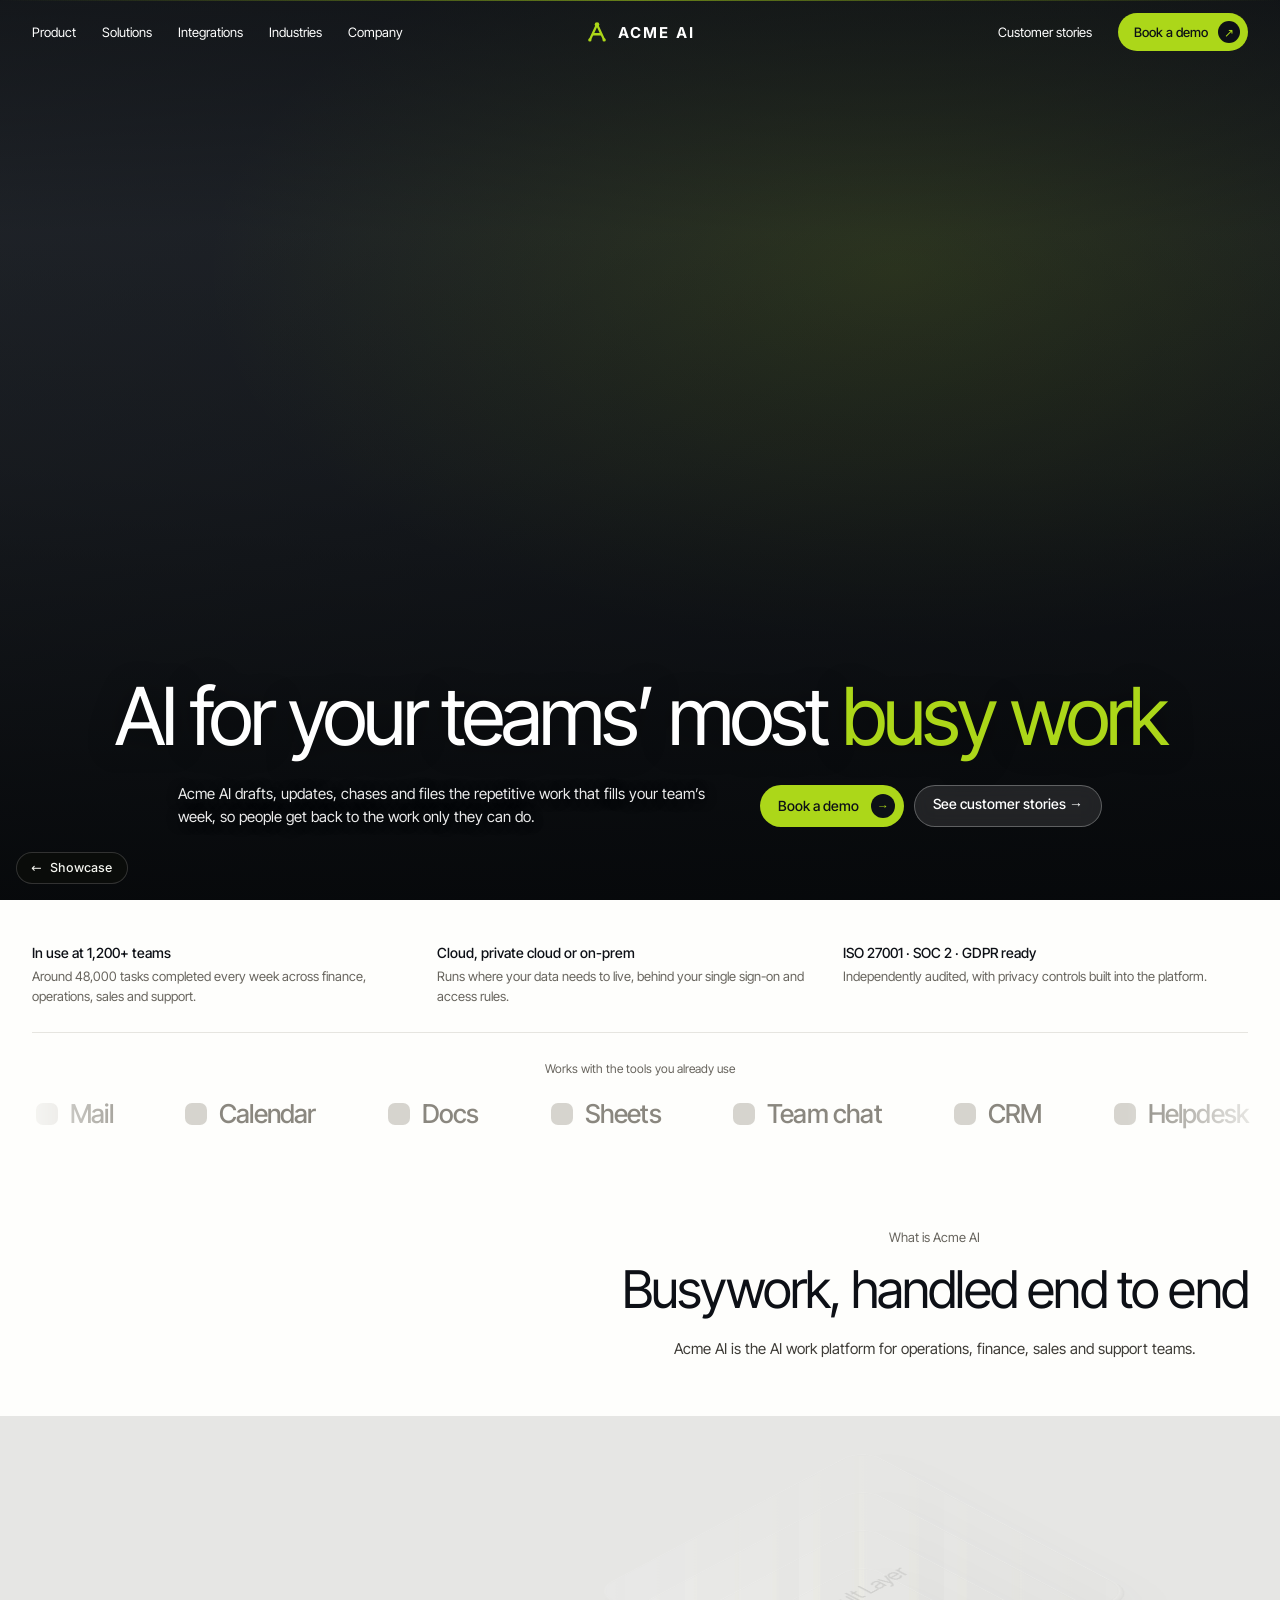
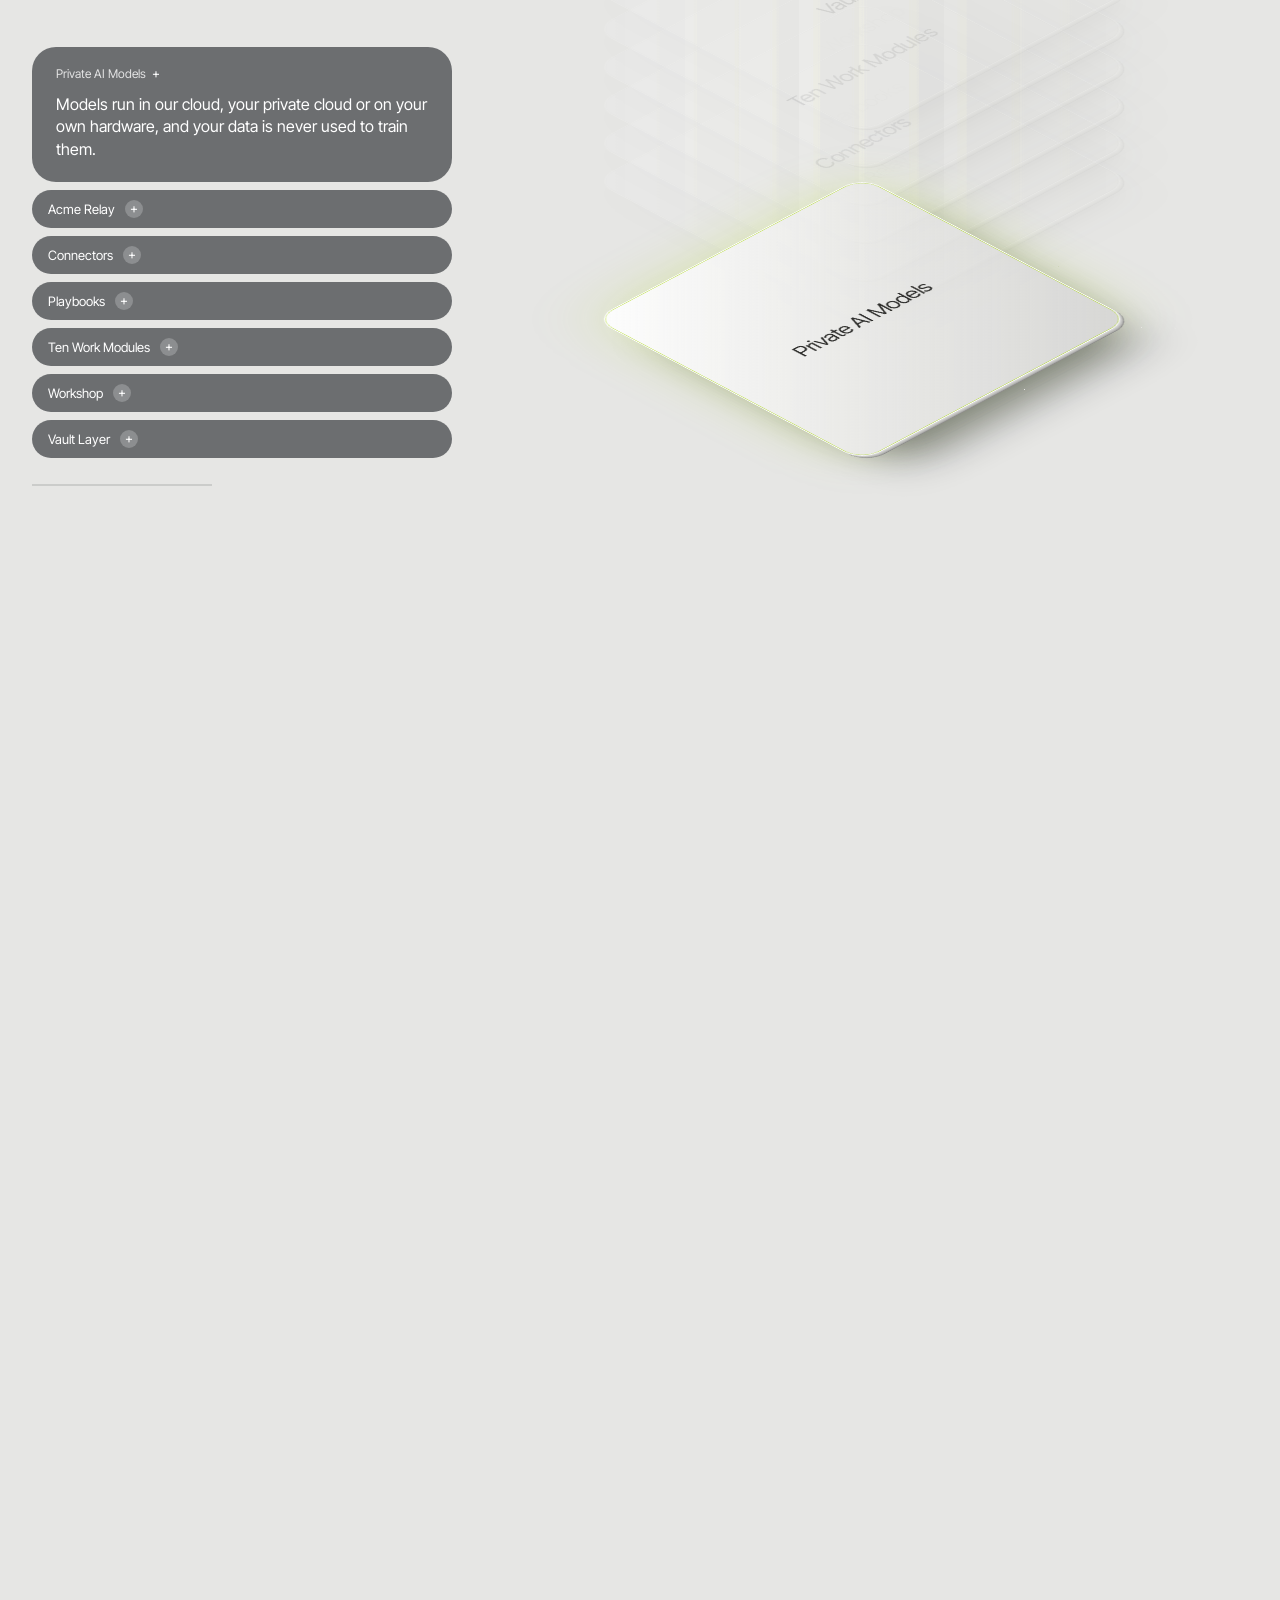
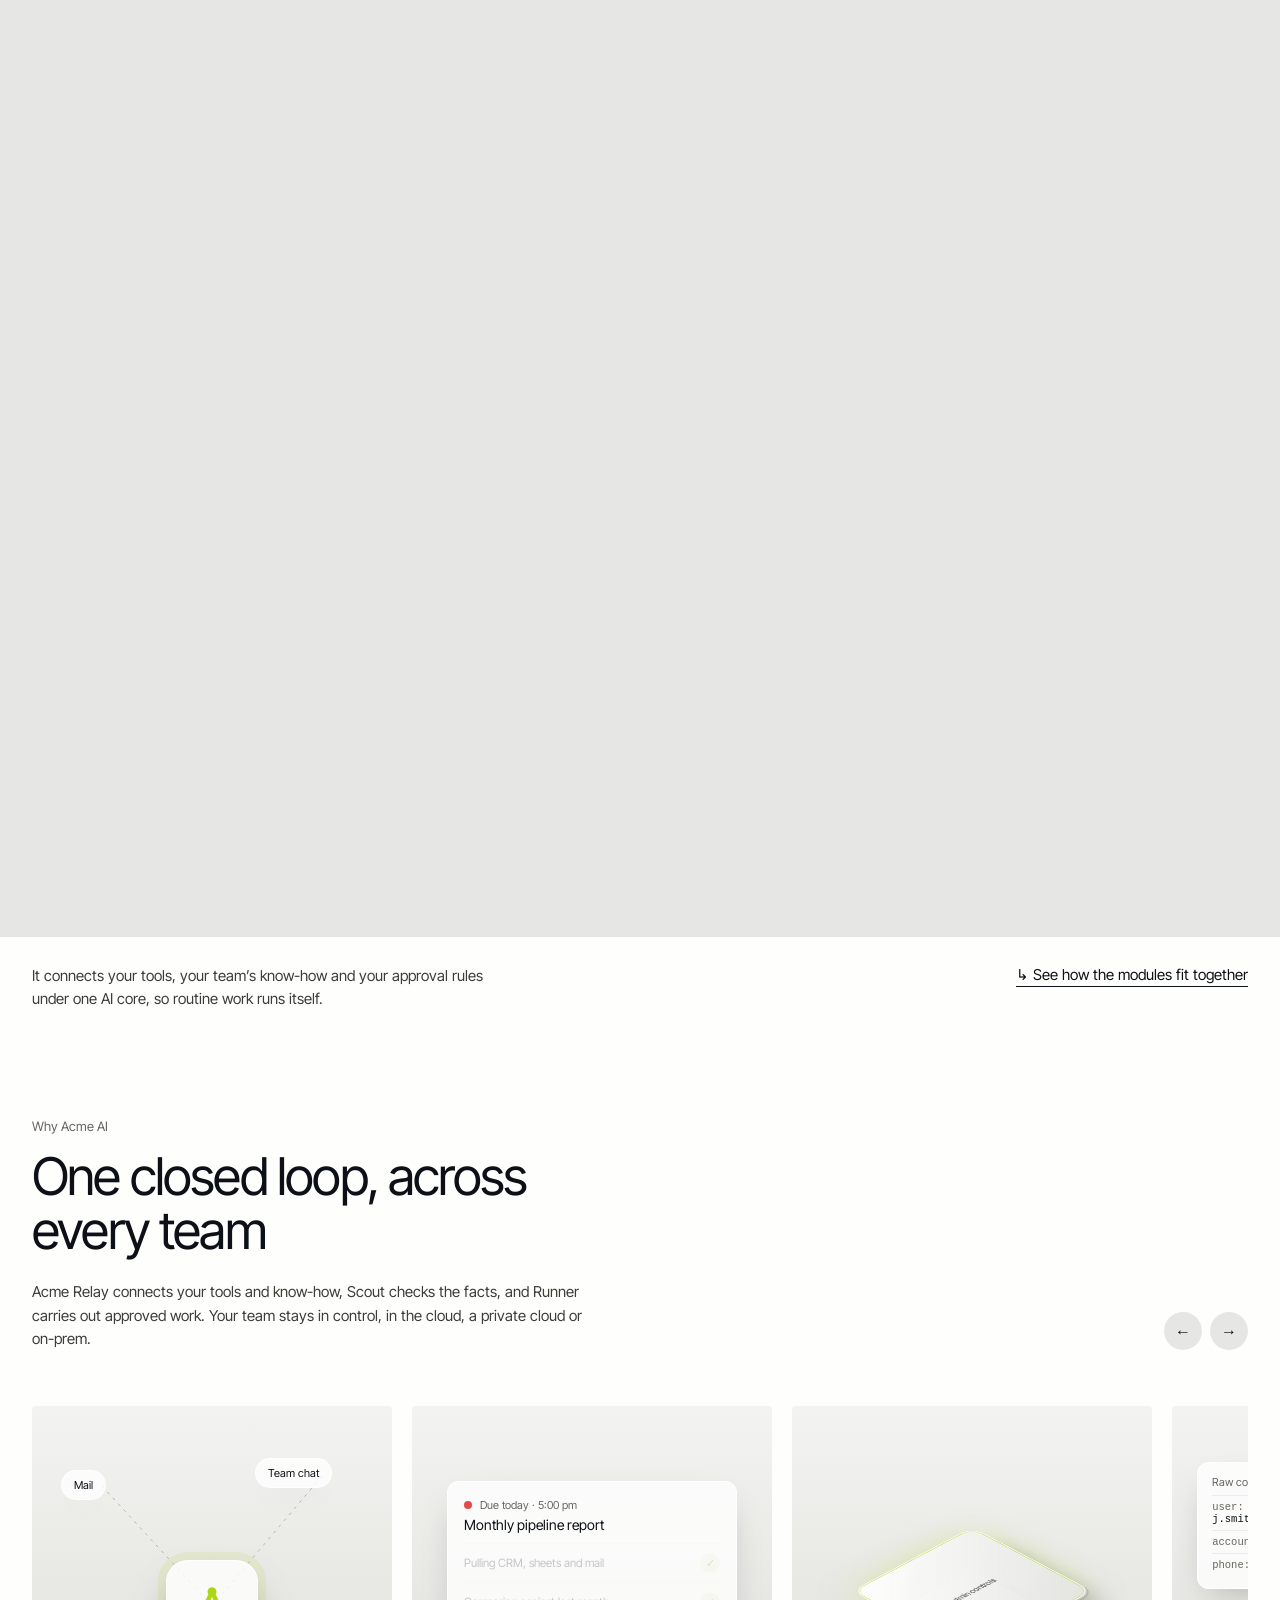
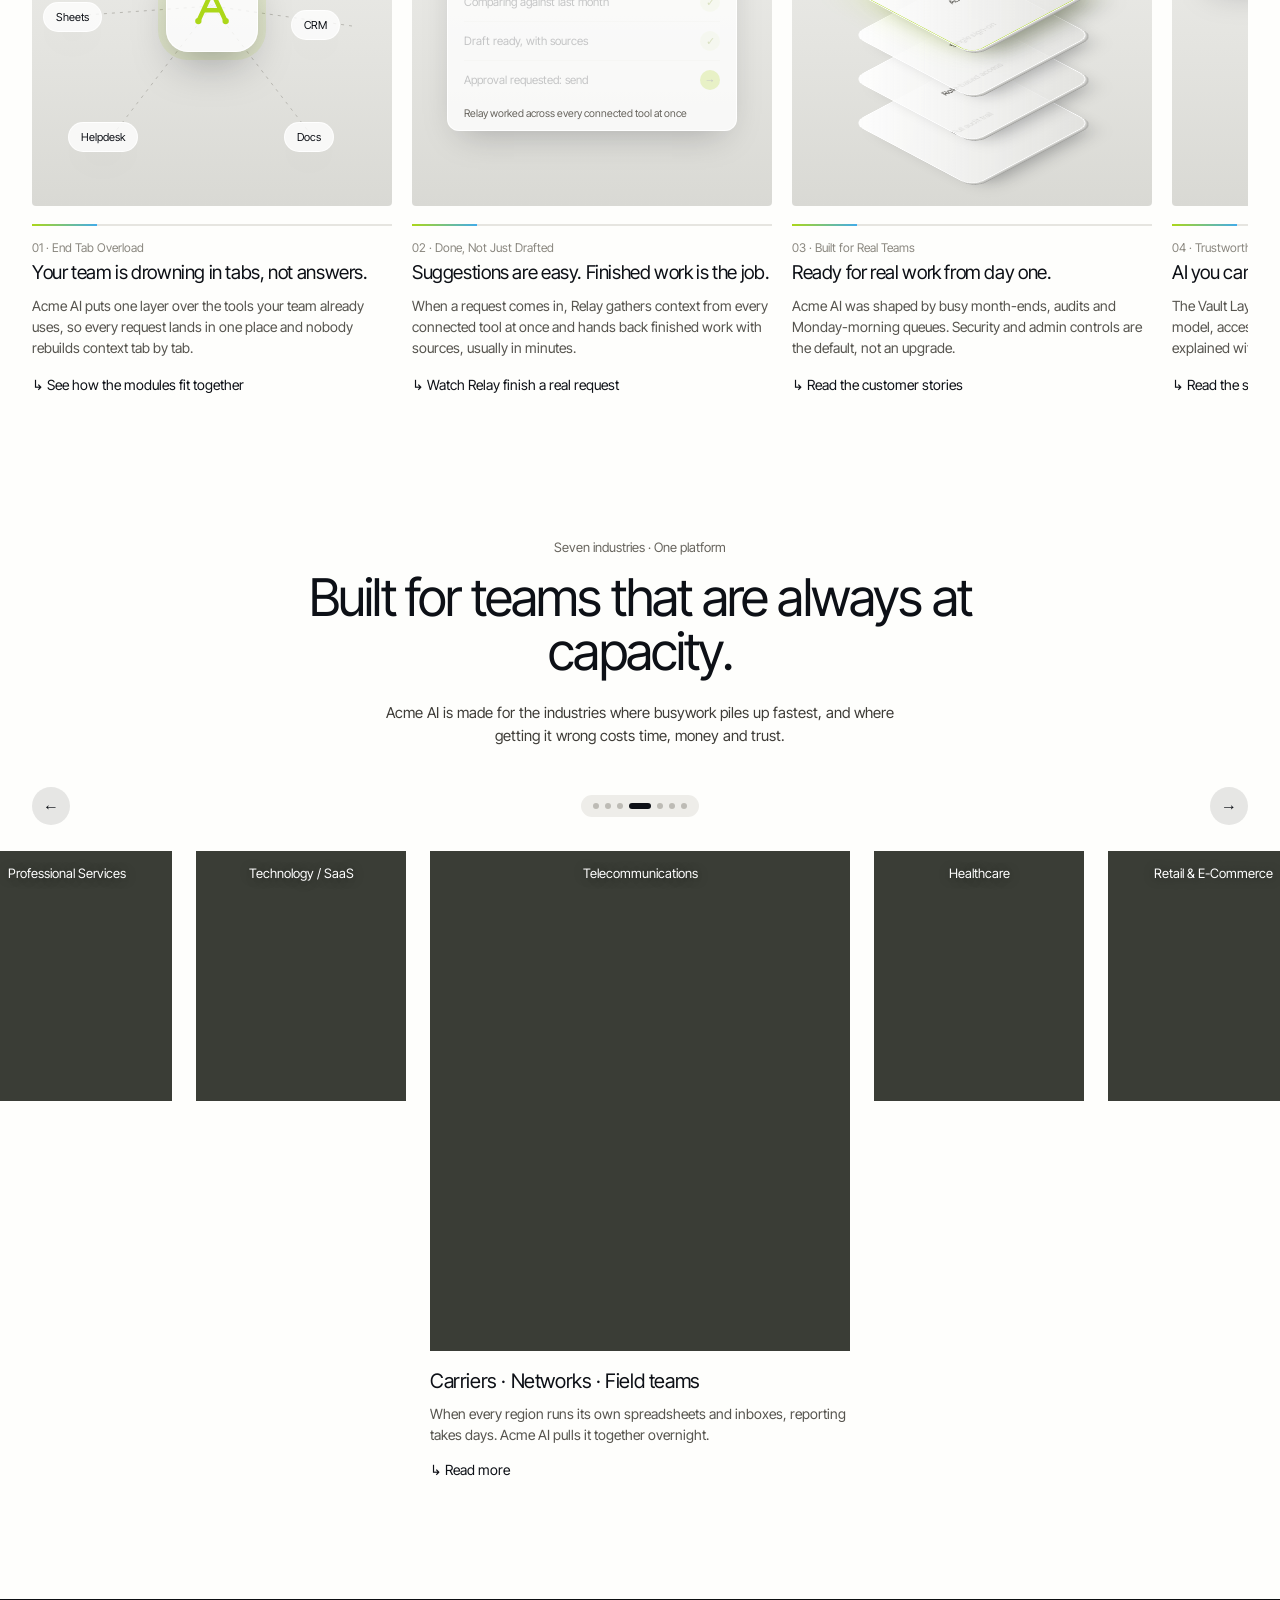
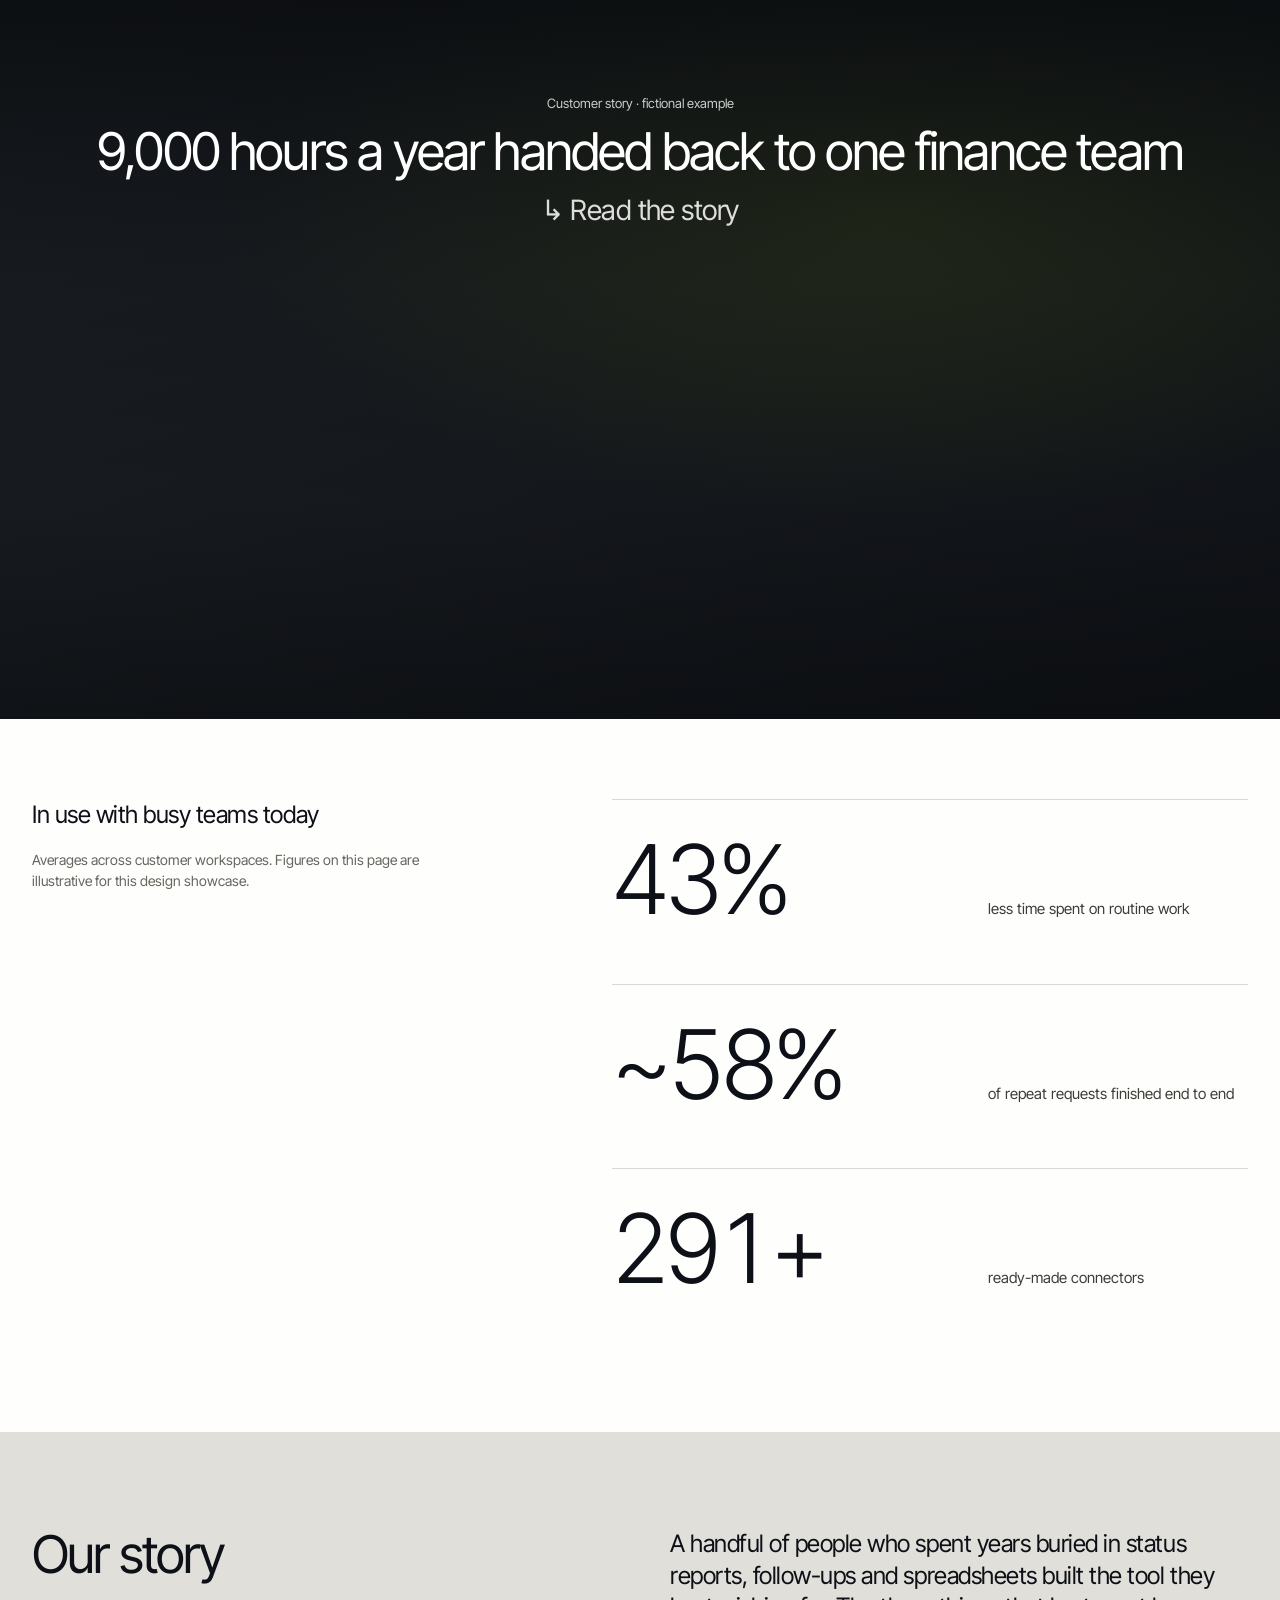
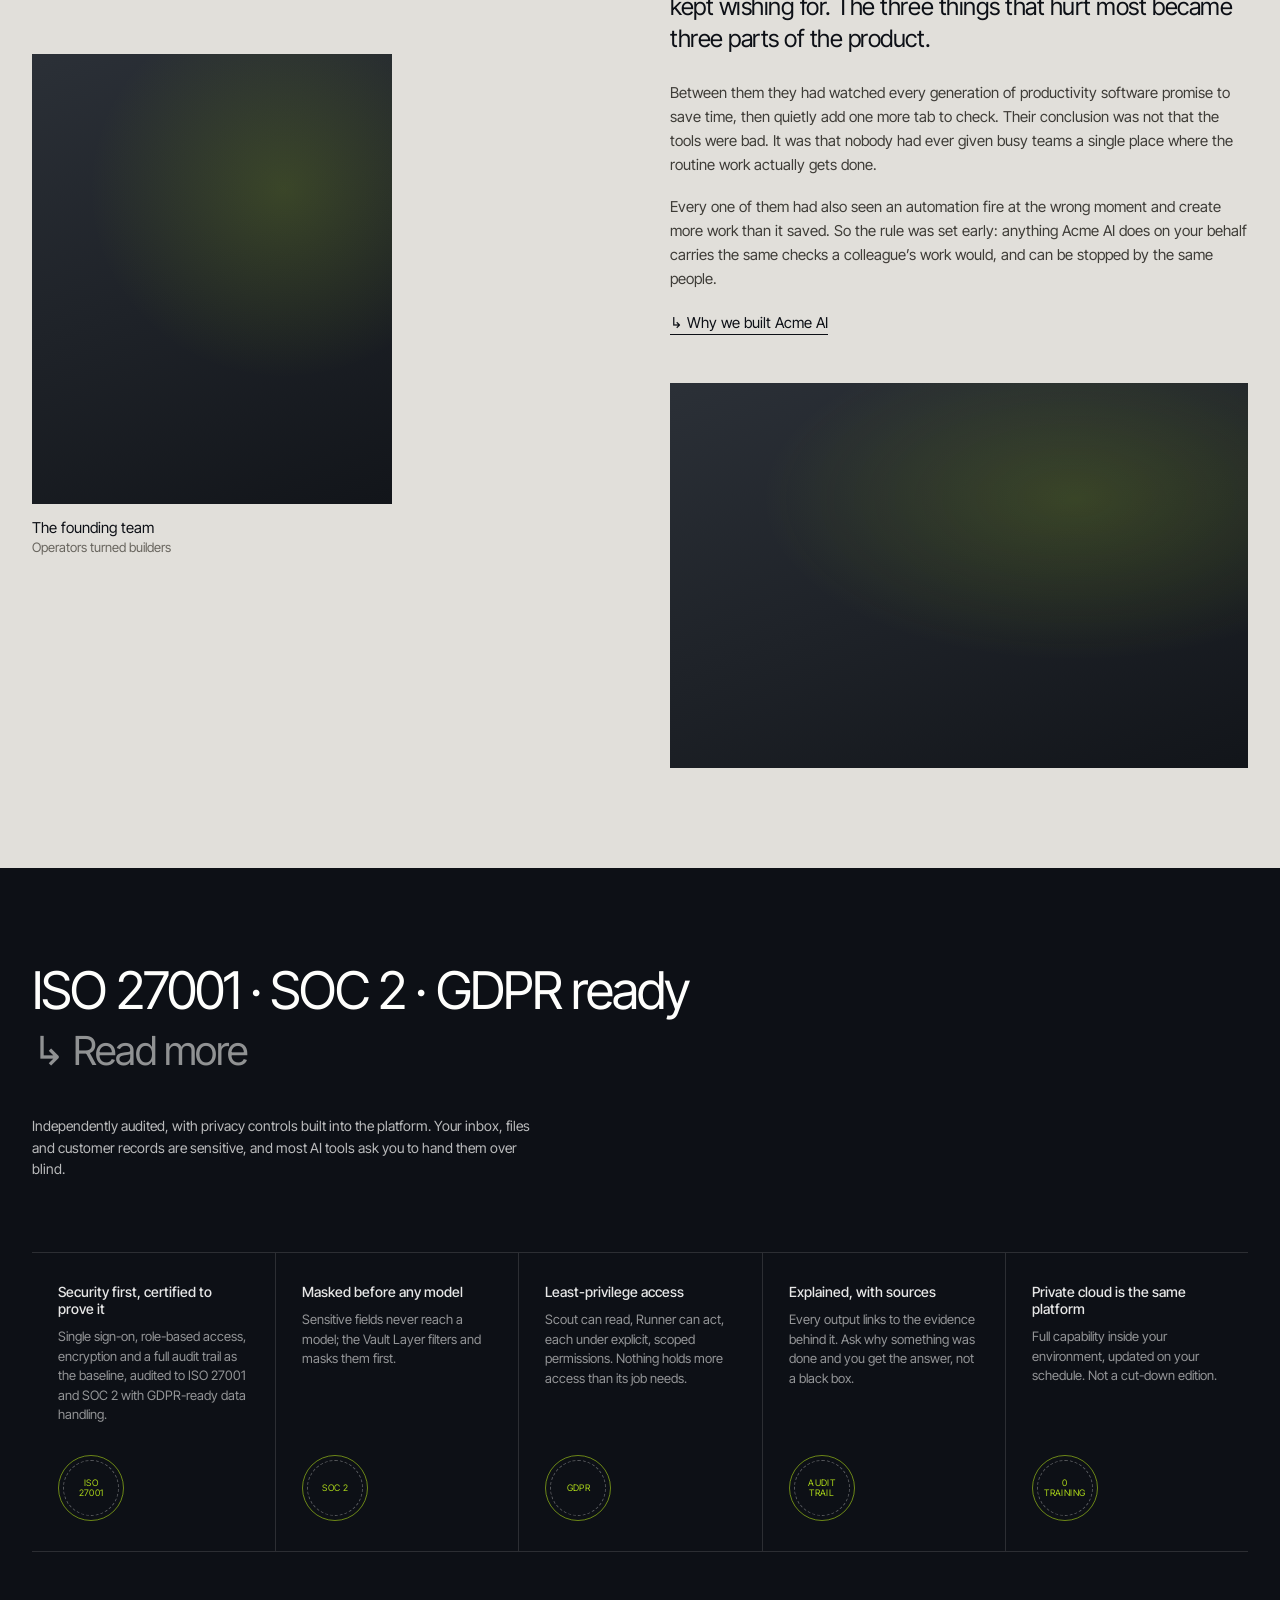
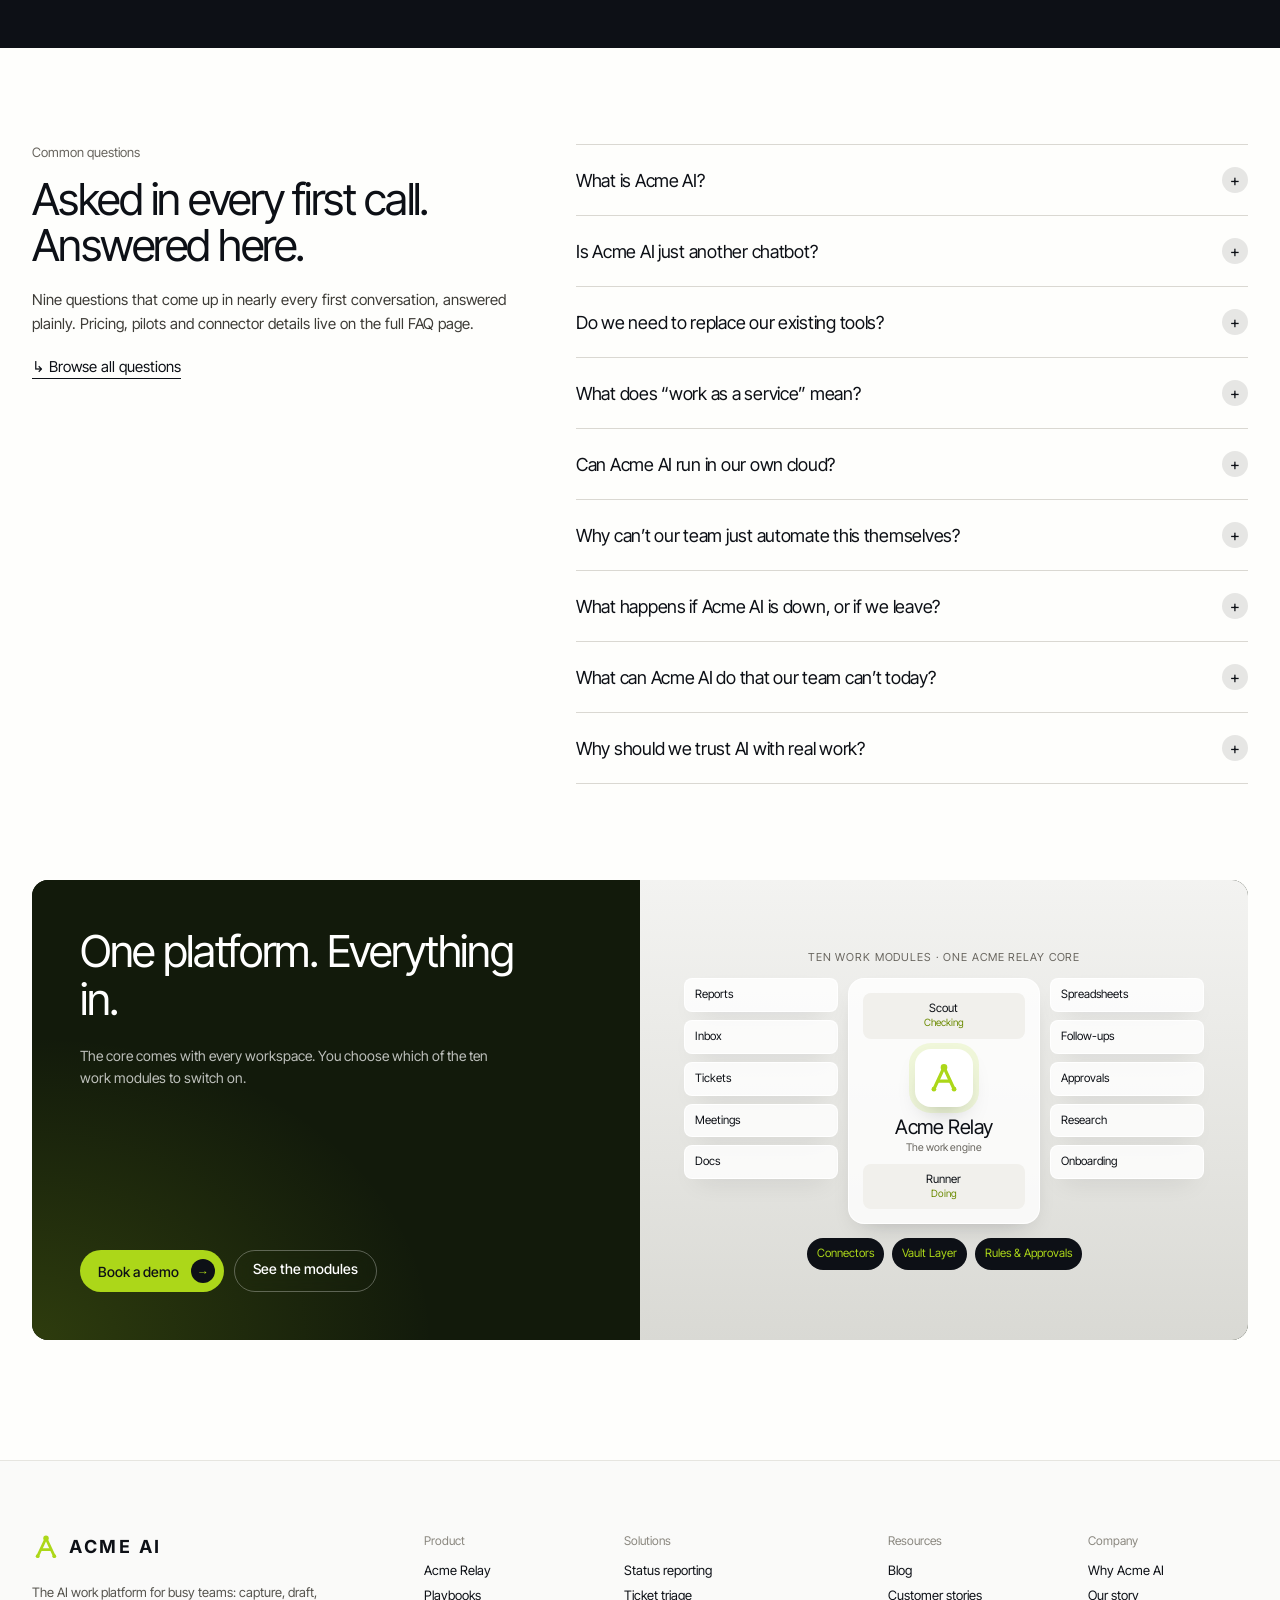
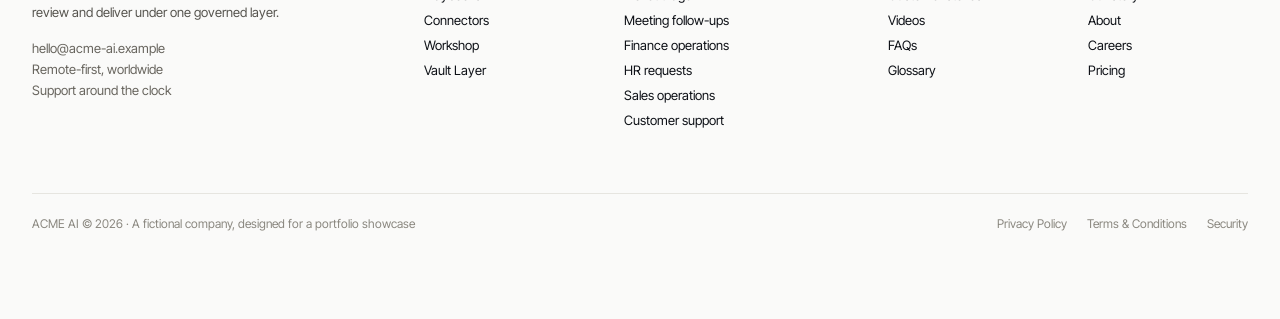
==== designs/cinematic-light/index.html @ 74be8eec "Initial commit: ACME AI homepage design showcase Co-Authored-By: Claude Opus 5.5 <noreply@anthropic." ====
<!DOCTYPE html>
<html lang="en">
<head>
<meta charset="utf-8">
<meta name="viewport" content="width=device-width, initial-scale=1">
<title>ACME AI · Cinematic Light homepage</title>
<meta name="description" content="ACME AI homepage concept: cinematic full-bleed hero, word-by-word headline reveal, a scroll-pinned 3D glass layer stack, coded product visuals and a centre-mode industry carousel. A fictional brand built as a web design showcase.">
<meta name="robots" content="noindex">
<link rel="icon" type="image/svg+xml" href="../../assets/img/acme-mark.svg">
<link rel="stylesheet" href="../../assets/fonts/fonts.css">
<link rel="stylesheet" href="../../assets/css/builder-shim.css">
<script>function opImgFail(img){var box=img.parentNode;while(box&&!box.classList.contains("op-img-fallback")&&box.parentNode&&box.parentNode.nodeType===1)box=box.parentNode;if(box&&box.classList)box.classList.add("op-img-fallback");img.style.visibility="hidden";}</script>
</head>
<body>

<style>
    body { background-color: #FEFEFC; }
    /* ============ ACME AI HOME (Cinematic Light) | prefix: op- ============ */
    .is-container.v2 { max-width: 1200px !important; }
    .op-font, .op-font h1, .op-font h2, .op-font h3, .op-font h4, .op-font p, .op-font a, .op-font span, .op-font div, .op-font button { font-family: 'Inter Tight', 'Helvetica Neue', Arial, sans-serif !important; }
    .op-font h1, .op-font h2, .op-font h3 { font-weight: 400; margin: 0; }
    .op-font p { margin: 0; }
    .op-font .op-mono, .op-font .op-mono span { font-family: ui-monospace, SFMono-Regular, Menlo, Consolas, monospace !important; }

    /* full-bleed containers */
    .is-section .is-container.v2.op-full { max-width: 100% !important; width: 100% !important; padding: 0 !important; }
    .op-full > .row { margin: 0 !important; }
    .op-full > .row > .column { padding: 0 !important; }
    .op-wrap { max-width: 1320px; margin: 0 auto; padding-left: 32px; padding-right: 32px; box-sizing: border-box; }

    /* scroll reveal (only hidden when JS is running) */
    .op-js .op-rv { opacity: 0; transform: translateY(20px); transition: opacity .9s cubic-bezier(.2,.7,.2,1), transform .9s cubic-bezier(.2,.7,.2,1); }
    .op-js .op-rv.op-in { opacity: 1; transform: none; }
    .op-d1 { transition-delay: .12s !important; } .op-d2 { transition-delay: .24s !important; } .op-d3 { transition-delay: .36s !important; }

    /* ---------- NAV ---------- */
    .is-section.op-nav-host { position: relative !important; z-index: 1000 !important; height: 0 !important; min-height: 0 !important; padding: 0 !important; margin: 0 !important; overflow: visible !important; }
    .op-nav-host .is-container, .op-nav-host .row, .op-nav-host .column { height: 0 !important; min-height: 0 !important; padding-top: 0 !important; padding-bottom: 0 !important; overflow: visible !important; }
    .op-nav { position: fixed; top: 0; left: 0; right: 0; z-index: 999; transition: background-color .4s ease, box-shadow .4s ease; }
    .op-nav-in { display: flex; align-items: center; justify-content: space-between; height: 64px; }
    .op-nav-links, .op-nav-right { display: flex; align-items: center; gap: 26px; flex: 1 1 0; }
    .op-nav-right { justify-content: flex-end; }
    .op-nav-right a { white-space: nowrap; }
    .op-nav-logo { display: flex; align-items: center; text-decoration: none; }
    .op-nav a.op-nl { color: #ffffff; font-size: 13px; text-decoration: none; transition: color .3s ease, opacity .3s ease; }
    .op-nav a.op-nl:hover { opacity: .7; }
    .op-nav .acme-logo-t { transition: color .3s ease; }
    .op-nav.op-solid { background-color: rgba(250,250,249,.97) !important; box-shadow: 0 1px 0 rgba(13,16,22,.08); backdrop-filter: blur(14px); -webkit-backdrop-filter: blur(14px); }
    .op-nav.op-solid a.op-nl, .op-nav.op-solid .acme-logo-t { color: #0D1016 !important; }

    /* ---------- BUTTONS / LINKS ---------- */
    .op-pillbtn { display: inline-flex; align-items: center; gap: 12px; color: #0D1016 !important; background-color: #ACD719; font-size: 14px; font-weight: 500; padding: 9px 9px 9px 18px; border-radius: 48px; text-decoration: none; transition: background-color .25s ease; }
    .op-pillbtn:hover { background-color: #C2EC2E; }
    .op-pillbtn i { font-style: normal; background-color: #0D1016; color: #ACD719; width: 24px; height: 24px; border-radius: 50%; display: inline-flex; align-items: center; justify-content: center; font-size: 12px; transition: transform .25s ease; }
    .op-pillbtn:hover i { transform: translateX(2px) rotate(-45deg); }
    .op-ghostbtn { display: inline-block; color: #ffffff !important; background-color: rgba(255,255,255,0.1); border: 1px solid rgba(255,255,255,0.28); font-size: 14px; font-weight: 500; padding: 9px 18px; border-radius: 48px; text-decoration: none; -webkit-backdrop-filter: blur(8px); backdrop-filter: blur(8px); transition: background-color .25s ease; }
    .op-ghostbtn:hover { background-color: rgba(255,255,255,0.2); }
    .op-link { color: #0D1016 !important; font-size: 14px; text-decoration: none; transition: color .25s ease; }
    .op-link:hover { color: #6B8A00 !important; }
    .op-link-ul { display: inline-block; color: #0D1016 !important; font-size: 15px; text-decoration: none; border-bottom: 1px solid #0D1016; padding-bottom: 2px; transition: color .25s ease, border-color .25s ease; }
    .op-link-ul:hover { color: #6B8A00 !important; border-color: #6B8A00; }

    /* ---------- HERO ---------- */
    .op-hero { position: relative; min-height: 100vh; display: flex; align-items: flex-end; overflow: hidden; width: 100%; }
    .op-hero-media { position: absolute; top: 0; left: 0; right: 0; bottom: 0; overflow: hidden; z-index: 0; }
    .op-hero-media img.op-hero-img { position: absolute !important; top: 0; left: 0; width: 100% !important; height: 100% !important; max-width: none !important; object-fit: cover; display: block; }
    .op-hero-shade { position: absolute; top: 0; left: 0; right: 0; bottom: 0; z-index: 1; pointer-events: none; }
    .op-kb { animation: op-kb 40s ease-in-out infinite alternate; transform-origin: 50% 50%; will-change: transform; backface-visibility: hidden; }
    @keyframes op-kb { 0% { transform: scale(1.0) translateZ(0); } 100% { transform: scale(1.06) translateZ(0); } }
    .op-hero-in { position: relative; z-index: 3; width: 100%; padding-bottom: 72px; text-align: center; }
    .op-hero h1 .op-w { display: inline-block; opacity: 0; transform: translateY(40%); filter: blur(10px); animation: op-word 1.1s cubic-bezier(.2,.7,.2,1) forwards; }
    @keyframes op-word { to { opacity: 1; transform: none; filter: none; } }
    .op-hero-row { display: flex; align-items: center; justify-content: center; gap: 22px; flex-wrap: wrap; margin-top: 26px; }
    .op-scan { position: absolute; left: 0; right: 0; height: 1px; top: 0; z-index: 2; pointer-events: none; background: linear-gradient(90deg, transparent, rgba(172,215,25,.55), transparent); animation: op-scan 7s linear infinite; }
    @keyframes op-scan { 0% { top: 8%; opacity: 0; } 10% { opacity: 1; } 90% { opacity: 1; } 100% { top: 92%; opacity: 0; } }

    /* ---------- PROOF STRIP + MARQUEE ---------- */
    .op-proof { display: grid; grid-template-columns: repeat(3, 1fr); gap: 0; }
    .op-proof > div { padding: 26px 28px 26px 0; }
    .op-mq { overflow: hidden; width: 100%; -webkit-mask-image: linear-gradient(90deg, transparent, #000 12%, #000 88%, transparent); mask-image: linear-gradient(90deg, transparent, #000 12%, #000 88%, transparent); }
    .op-mq-track { display: flex; width: max-content; animation: op-mq 38s linear infinite; }
    .op-mq-set { display: flex; align-items: center; gap: 72px; padding: 0 36px; }
    .op-mq-set span { color: #8A877F; font-size: 26px; font-weight: 500; letter-spacing: -0.03em; white-space: nowrap; display: inline-flex; align-items: center; gap: 12px; }
    .op-mq-set span b { display: inline-block; width: 22px; height: 22px; border-radius: 7px; background: #D6D4CE; }
    @keyframes op-mq { 0% { transform: translateX(0); } 100% { transform: translateX(-50%); } }

    /* ---------- LAYER STACK (pinned) ---------- */
    .is-section.op-pin-host, .op-pin-host .is-container, .op-pin-host .row, .op-pin-host .column { overflow: visible !important; }
    .op-pin { position: relative; height: 480vh; }
    .op-stage { position: sticky; top: 0; height: 100vh; overflow: hidden; display: flex; align-items: center; }
    .op-stage-grid { display: flex; align-items: center; gap: 24px; width: 100%; }
    .op-pills { flex: 0 0 420px; display: flex; flex-direction: column; align-items: flex-start; gap: 8px; position: relative; z-index: 5; }
    .op-pill { display: inline-block; max-width: 420px; border-radius: 22px; padding: 10px 16px; cursor: pointer; background-color: rgba(13,16,22,0.56); color: #ffffff; transition: border-radius .5s ease, padding .5s ease, max-width .5s ease, background-color .4s ease; }
    .op-pill:hover { background-color: rgba(13,16,22,0.7); }
    .op-pill-h { display: flex; align-items: center; gap: 10px; }
    .op-pill-t { color: #ffffff; font-size: 13px; transition: font-size .4s ease, opacity .4s ease; }
    .op-pill-plus { width: 18px; height: 18px; border-radius: 50%; display: inline-flex; align-items: center; justify-content: center; font-size: 13px; line-height: 1; background-color: rgba(255,255,255,0.22); color: #ffffff; transition: transform .4s ease, opacity .3s ease; flex: 0 0 18px; }
    .op-pill-b { max-height: 0; overflow: hidden; opacity: 0; transition: max-height .6s cubic-bezier(.2,.7,.2,1), opacity .5s ease, margin .5s ease; }
    .op-pill-b p { color: #ffffff; font-size: 16px; line-height: 1.4; }
    .op-pill.op-on { border-radius: 24px; padding: 18px 24px 22px; }
    .op-pill.op-on .op-pill-b { max-height: 200px; opacity: 1; margin-top: 10px; }
    .op-pill.op-on .op-pill-plus { opacity: 0; transform: rotate(45deg); width: 0; flex-basis: 0; }
    .op-pill.op-on .op-pill-t { font-size: 12px !important; opacity: .8; }
    .op-stack-wrap { flex: 1 1 auto; display: flex; align-items: center; justify-content: center; height: 100vh; position: relative; }
    .op-stack { position: relative; width: 640px; height: 640px; margin-top: 90px; }
    .op-plate { position: absolute; left: 50%; top: 50%; width: 380px; height: 380px; margin: -190px 0 0 -190px; border-radius: 26px; box-sizing: border-box;
        background: linear-gradient(135deg, rgba(255,255,255,.92) 0%, rgba(236,236,234,.78) 45%, rgba(206,206,204,.66) 100%);
        border: 1px solid rgba(255,255,255,.95);
        box-shadow: inset 0 0 0 1px rgba(13,16,22,.05), 0 1px 0 #d9d9d7, 0 2px 0 #cfcfcd, 0 3px 0 #c4c4c2, 0 4px 0 #b9b9b7, 0 5px 0 #a8a8a6, 0 6px 0 #8d8d8b, 0 34px 40px -18px rgba(13,16,22,.35);
        transform: translateY(var(--op-y, 0px)) rotateX(58deg) rotateZ(-45deg);
        transition: transform 1s cubic-bezier(.2,.7,.2,1), opacity .7s ease, filter .7s ease; display: flex; align-items: center; justify-content: center; }
    .op-plate-l { font-size: 26px; letter-spacing: -0.02em; color: #2E2E2C; opacity: .06; transition: opacity .6s ease; white-space: nowrap; }
    .op-plate.op-on .op-plate-l { opacity: 1; }
    .op-plate.op-on { box-shadow: inset 0 0 0 1px rgba(172,215,25,.55), 0 1px 0 #d9d9d7, 0 2px 0 #cfcfcd, 0 3px 0 #c4c4c2, 0 4px 0 #b9b9b7, 0 5px 0 #a8a8a6, 0 6px 0 #8d8d8b, 0 60px 60px -24px rgba(13,16,22,.45), 0 0 80px -10px rgba(172,215,25,.35); }
    .op-plate .op-glint { position: absolute; inset: 0; border-radius: 26px; background: linear-gradient(115deg, transparent 30%, rgba(255,255,255,.75) 48%, transparent 62%); background-size: 250% 100%; background-position: 120% 0; opacity: 0; }
    .op-plate.op-on .op-glint { opacity: 1; animation: op-glint 2.4s ease forwards; }
    @keyframes op-glint { to { background-position: -40% 0; } }
    .op-prog { position: relative; margin-top: 18px; width: 180px; height: 2px; background-color: rgba(13,16,22,0.12); }
    .op-prog i { display: block; height: 100%; width: 0; background-color: #0D1016; transition: width .2s linear; }

    /* ---------- WHY CARDS: coded visuals ---------- */
    .op-viz { position: relative; height: 400px; border-radius: 4px; overflow: hidden; background: linear-gradient(180deg, #F3F3F1 0%, #E4E4E0 60%, #D9D9D4 100%); }
    .op-viz-in { position: absolute; inset: 0; transition: transform 1.2s cubic-bezier(.2,.7,.2,1); }
    .op-card:hover .op-viz-in { transform: scale(1.035); }
    .op-glass { background: rgba(255,255,255,0.78); border: 1px solid rgba(255,255,255,0.95); box-shadow: 0 14px 34px -14px rgba(13,16,22,0.28); border-radius: 12px; }
    .op-chipx { position: absolute; border-radius: 30px; padding: 7px 12px; font-size: 11px; color: #0D1016; white-space: nowrap; }
    @keyframes op-float { 0%, 100% { transform: translateY(0); } 50% { transform: translateY(-7px); } }
    .op-fl { animation: op-float 5.5s ease-in-out infinite; }
    .op-dash path { stroke-dashoffset: 0; animation: op-dashmove 3s linear infinite; }
    @keyframes op-dashmove { to { stroke-dashoffset: -32; } }
    @keyframes op-seqk { 0% { opacity: .22; } 10% { opacity: 1; } 85% { opacity: 1; } 100% { opacity: .22; } }
    .op-seq { animation: op-seqk 5s ease infinite both; display: flex; justify-content: space-between; align-items: center; gap: 10px; padding: 9px 0; border-top: 1px solid #ECEBE7; }
    @keyframes op-pulsek { 0% { box-shadow: 0 0 0 0 rgba(229,72,77,.55); } 70% { box-shadow: 0 0 0 9px rgba(229,72,77,0); } 100% { box-shadow: 0 0 0 0 rgba(229,72,77,0); } }
    .op-pulse { animation: op-pulsek 1.8s ease-out infinite; }
    .op-scanx { position: absolute; top: 0; bottom: 0; width: 30%; left: -30%; background: linear-gradient(90deg, transparent, rgba(172,215,25,.35), transparent); animation: op-scanxk 3.2s ease-in-out infinite; }
    @keyframes op-scanxk { 0% { left: -30%; } 100% { left: 110%; } }
    .op-orbit { animation: op-spin 9s linear infinite; }
    @keyframes op-spin { to { transform: rotate(360deg); } }
    .op-mplate { position: absolute; left: 50%; width: 170px; height: 170px; margin-left: -85px; border-radius: 16px; display: flex; align-items: center; justify-content: center;
        background: linear-gradient(135deg, rgba(255,255,255,.95), rgba(226,226,223,.8)); border: 1px solid #fff;
        box-shadow: 0 1px 0 #d5d5d2, 0 2px 0 #c9c9c6, 0 3px 0 #bcbcb9, 0 4px 0 #a3a3a0, 0 22px 26px -14px rgba(13,16,22,.35);
        transform: rotateX(58deg) rotateZ(-45deg); }
    .op-mplate.op-fl { animation-name: op-mfloat; }
    @keyframes op-mfloat { 0%, 100% { transform: translateY(0) rotateX(58deg) rotateZ(-45deg); } 50% { transform: translateY(-8px) rotateX(58deg) rotateZ(-45deg); } }
    .op-mplate:last-child { box-shadow: inset 0 0 0 1px rgba(172,215,25,.6), 0 1px 0 #d5d5d2, 0 2px 0 #c9c9c6, 0 3px 0 #bcbcb9, 0 4px 0 #a3a3a0, 0 30px 34px -14px rgba(13,16,22,.4), 0 0 50px -10px rgba(172,215,25,.45); }
    .op-tick { font-size: 11px; color: #6B8A00; background: rgba(172,215,25,0.18); width: 20px; height: 20px; border-radius: 50%; display: inline-flex; align-items: center; justify-content: center; flex: 0 0 20px; }

    /* ---------- CTA coded diagram ---------- */
    .op-dg { width: 100%; max-width: 520px; display: grid; grid-template-columns: 1fr 1.25fr 1fr; gap: 10px; align-items: stretch; }
    .op-dg-col { display: flex; flex-direction: column; gap: 8px; }
    .op-dg-p { border-radius: 8px; padding: 9px 10px; font-size: 11.5px; line-height: 1.2; }
    .op-dg-g { background: rgba(255,255,255,0.8); border: 1px solid rgba(255,255,255,0.95); box-shadow: 0 10px 26px -14px rgba(13,16,22,0.3); color: #0D1016; }
    .op-dg-core { border-radius: 16px; padding: 14px; display: flex; flex-direction: column; justify-content: space-between; gap: 10px; text-align: center; animation: op-glowk 4s ease-in-out infinite; }
    @keyframes op-glowk { 0%, 100% { box-shadow: 0 0 0 1px rgba(172,215,25,.35), 0 18px 40px -18px rgba(13,16,22,.35); } 50% { box-shadow: 0 0 0 1px rgba(172,215,25,.7), 0 18px 40px -18px rgba(13,16,22,.35), 0 0 44px -6px rgba(172,215,25,.45); } }

    /* ---------- WHY CARDS ---------- */
    .op-cards { display: flex; gap: 20px; overflow-x: auto; scroll-snap-type: x mandatory; scrollbar-width: none; padding-bottom: 6px; scroll-behavior: smooth; }
    .op-cards::-webkit-scrollbar { display: none; }
    .op-card { flex: 0 0 360px; width: 360px; scroll-snap-align: start; }
    .op-bar { height: 2px; margin: 18px 0 14px; position: relative; overflow: hidden; background-color: #E6E5E0; }
    .op-bar i { position: absolute; left: 0; top: 0; bottom: 0; width: 18%; background: linear-gradient(90deg, #ACD719, #42ACE9); transition: width .8s cubic-bezier(.2,.7,.2,1); }
    .op-card:hover .op-bar i { width: 100%; }
    .op-arrows { display: flex; gap: 8px; }
    .op-arrow { width: 38px; height: 38px; border-radius: 50%; border: 0; cursor: pointer; display: inline-flex; align-items: center; justify-content: center; font-size: 16px; background-color: #E6E6E4; color: #0D1016; transition: background-color .3s ease; }
    .op-arrow:hover { background-color: #D6D6D3; }

    /* ---------- INDUSTRY CAROUSEL ---------- */
    .op-ind-view { overflow: hidden; width: 100%; }
    .op-ind-track { display: flex; align-items: flex-start; gap: 24px; transition: transform .9s cubic-bezier(.2,.7,.2,1); will-change: transform; }
    .op-ind { flex: 0 0 auto; width: 210px; cursor: pointer; transition: width .9s cubic-bezier(.2,.7,.2,1); }
    .op-ind-img { position: relative; height: 250px; overflow: hidden; transition: height .9s cubic-bezier(.2,.7,.2,1); background-color: #3A3D36; }
    .op-ind-img img { width: 100%; height: 100% !important; max-width: 100%; object-fit: cover; display: block; transition: transform 1.4s cubic-bezier(.2,.7,.2,1), filter .6s ease; }
    .op-ind-lab { position: absolute; top: 14px; left: 0; right: 0; text-align: center; z-index: 2; color: #ffffff; font-size: 13px; text-shadow: 0 1px 12px rgba(0,0,0,0.45); }
    .op-ind-txt { max-height: 0; opacity: 0; overflow: hidden; transition: max-height .8s ease, opacity .6s ease .2s; }
    .op-ind.op-on { width: 420px; }
    .op-ind.op-on .op-ind-img { height: 500px; }
    .op-ind.op-on .op-ind-txt { max-height: 260px; opacity: 1; }
    .op-ind:not(.op-on) .op-ind-img img { filter: saturate(.75); }
    .op-ind:hover .op-ind-img img { transform: scale(1.03); }
    .op-dots { display: inline-flex; align-items: center; gap: 6px; padding: 8px 12px; border-radius: 30px; background-color: #EEEDE9; }
    .op-dot { width: 6px; height: 6px; border-radius: 6px; border: 0; padding: 0; cursor: pointer; background-color: #BDBBB5; transition: width .5s ease, background-color .5s ease; }
    .op-dot.op-on { width: 22px; background-color: #0D1016 !important; }

    /* image fallbacks: if a photo cannot load, a tinted gradient stands in */
    .op-img-fallback { background-image: radial-gradient(90% 70% at 70% 30%, rgba(172,215,25,0.18), rgba(0,0,0,0) 60%), linear-gradient(160deg, #2B3037 0%, #12151A 100%); }

    /* ---------- ROI / CASE STUDY ---------- */
    .op-roi-hero { position: relative; min-height: 80vh; overflow: hidden; display: flex; align-items: flex-start; width: 100%; }
    .op-roi-grid { display: flex; gap: 60px; align-items: flex-start; }
    .op-roi-l { flex: 1 1 45%; }
    .op-roi-r { flex: 1 1 55%; }
    .op-stat { display: flex; align-items: baseline; gap: 36px; padding: 34px 0 58px; border-top: 1px solid #DAD8D2; }
    .op-stat-n { flex: 0 0 auto; min-width: 340px; font-variant-numeric: tabular-nums; color: #0D1016; font-size: 96px; line-height: 0.95; letter-spacing: -0.045em; font-weight: 300; }

    /* ---------- STORY ---------- */
    .op-story { display: grid; grid-template-columns: 1fr 1fr; gap: 60px; }
    .op-par { will-change: transform; }

    /* ---------- SECURITY ---------- */
    .op-sec-grid { display: grid; grid-template-columns: repeat(5, 1fr); }
    .op-sec-card { padding: 30px 26px 30px; min-height: 300px; display: flex; flex-direction: column; justify-content: space-between; border-top: 1px solid rgba(230,230,230,0.14); border-bottom: 1px solid rgba(230,230,230,0.14); transition: background-color .4s ease; }
    .op-sec-card:hover { background-color: rgba(255,255,255,0.03); }
    .op-sec-card + .op-sec-card { border-left: 1px solid rgba(230,230,230,0.14); }
    .op-badge { width: 66px; height: 66px; border-radius: 50%; display: flex; align-items: center; justify-content: center; text-align: center; font-size: 9px; letter-spacing: .04em; line-height: 1.15; position: relative; border: 1px solid rgba(172,215,25,0.6); color: #ACD719; }
    .op-badge:before { content: ""; position: absolute; inset: 4px; border-radius: 50%; border: 1px dashed rgba(230,230,230,.35); }

    /* ---------- FAQ ---------- */
    .op-faq { display: grid; grid-template-columns: 5fr 7fr; gap: 64px; align-items: start; }
    .op-faq-l { position: sticky; top: 110px; }
    .op-q { width: 100%; background: none; border: 0; text-align: left; cursor: pointer; display: flex; justify-content: space-between; align-items: center; gap: 20px; padding: 22px 0; }
    .op-q > span:first-child { color: #0D1016; font-size: 18px; letter-spacing: -0.015em; }
    .op-q-i { flex: 0 0 26px; height: 26px; border-radius: 50%; display: inline-flex; align-items: center; justify-content: center; font-size: 16px; background-color: #E6E6E4; color: #0D1016; transition: transform .4s ease, background-color .3s ease; }
    .op-a { max-height: 0; overflow: hidden; transition: max-height .5s cubic-bezier(.2,.7,.2,1); }
    .op-a p { color: #56544E; font-size: 15px; line-height: 1.6; padding: 0 48px 24px 0; }

    /* ---------- CTA ---------- */
    .op-cta { display: flex; border-radius: 16px; overflow: hidden; min-height: 460px; }
    .op-cta-l { flex: 1 1 50%; padding: 48px; display: flex; flex-direction: column; justify-content: space-between; gap: 40px; }
    .op-cta-r { flex: 1 1 50%; display: flex; align-items: center; justify-content: center; padding: 30px; }

    /* ---------- FOOTER ---------- */
    .op-foot { display: grid; grid-template-columns: 2.2fr 1fr 1.4fr 1fr 1fr; gap: 40px; }
    .op-foot a { display: block; text-decoration: none; margin-bottom: 9px; color: #0D1016; font-size: 13px; transition: opacity .3s ease; }
    .op-foot a:hover { opacity: .6; }

    /* ================= RESPONSIVE ================= */
    @media (max-width: 1100px) {
        .op-pills { flex-basis: 340px; }
        .op-stack { transform: scale(.8); }
        .op-sec-grid { grid-template-columns: repeat(3, 1fr); }
        .op-sec-card:nth-child(4) { border-left: 0; }
        .op-foot { grid-template-columns: 1fr 1fr 1fr; }
    }
    @media (max-width: 768px) {
        .is-container .row { flex-direction: column !important; gap: 16px !important; }
        .is-container .row .column { width: 100% !important; flex: 0 0 100% !important; max-width: 100% !important; }
        .is-container h1 { font-size: 40px !important; line-height: 1.05 !important; }
        .is-container h2 { font-size: 32px !important; line-height: 1.1 !important; }
        .op-wrap { padding-left: 16px; padding-right: 16px; }
        .op-nav-links { display: none !important; }
        .op-nav-right .op-nl-login { display: none !important; }
        .op-nav-logo { flex: 1 1 auto; }
        .op-hero-in { padding-bottom: 48px; }
        .op-hero-row { flex-direction: column; gap: 14px; }
        .op-proof { grid-template-columns: 1fr; }
        .op-proof > div { padding: 16px 0; }
        .op-mq-set { gap: 44px; }
        .op-pin { height: 560vh; }
        .op-stage-grid { flex-direction: column-reverse; gap: 0; justify-content: center; height: 100vh; }
        .op-stack-wrap { height: 44vh; width: 100%; }
        .op-stack { transform: scale(.52); margin-top: 40px; }
        .op-pills { flex: 0 0 auto; width: 100%; gap: 6px; }
        .op-pill { max-width: 100%; padding: 8px 14px; }
        .op-pill.op-on { padding: 14px 18px 16px; }
        .op-prog { display: none; }
        .op-card { flex-basis: calc(100vw - 64px); width: calc(100vw - 64px); }
        .op-viz { height: 360px; }
        .op-dg { grid-template-columns: 1fr 1fr; }
        .op-dg-core { grid-column: 1 / -1; order: -1; }
        .op-ind { width: 110px; }
        .op-ind-img { height: 150px; }
        .op-ind.op-on { width: calc(100vw - 96px); }
        .op-ind.op-on .op-ind-img { height: 360px; }
        .op-roi-hero { min-height: 70vh; }
        .op-roi-grid { flex-direction: column; gap: 24px; }
        .op-stat { flex-direction: column; gap: 8px; padding: 24px 0 30px; }
        .op-stat-n { min-width: 0; font-size: 64px !important; }
        .op-story { grid-template-columns: 1fr; gap: 32px; }
        .op-par { transform: none !important; }
        .op-story-img { margin-top: 28px !important; max-width: 100% !important; }
        .op-sec-grid { grid-template-columns: 1fr; }
        .op-sec-card { min-height: 0; gap: 28px; border-left: 0 !important; }
        .op-faq { grid-template-columns: 1fr; gap: 28px; }
        .op-faq-l { position: relative; top: 0; }
        .op-cta { flex-direction: column; }
        .op-cta-l { padding: 32px 24px; }
        .op-foot { grid-template-columns: 1fr 1fr; gap: 28px; }
        .op-foot > div:first-child { grid-column: 1 / -1; }
    }
    @media (max-width: 480px) {
        .is-container h1 { font-size: 34px !important; }
        .is-container h2 { font-size: 28px !important; }
        .op-stack { transform: scale(.44); }
        .op-viz { height: 340px; }
        .op-ind.op-on .op-ind-img { height: 300px; }
    }
    @media (prefers-reduced-motion: reduce) {
        .op-kb, .op-mq-track, .op-scan, .op-fl, .op-orbit, .op-seq, .op-scanx, .op-dash path, .op-dg-core { animation: none !important; }
        .op-js .op-rv { opacity: 1; transform: none; filter: none; }
    }
</style>
<div class="is-wrapper">
<div class="is-section is-box box-autofit is-section-0 is-light-text op-font op-nav-host" style="background-color: transparent;">
    <div class="is-overlay"></div>
    <div class="is-container v2 op-full">
        <div class="row">
            <div class="column" style="width: 100%;">
                <div id="op-nav" class="op-nav" style="background-color: transparent;">
                    <div class="op-wrap op-nav-in">
                        <div class="op-nav-links">
                            <a class="op-nl" href="#product">Product</a>
                            <a class="op-nl" href="#why">Solutions</a>
                            <a class="op-nl" href="#tools">Integrations</a>
                            <a class="op-nl" href="#industries">Industries</a>
                            <a class="op-nl" href="#story">Company</a>
                        </div>
                        <a class="op-nav-logo" href="#top" aria-label="ACME AI home"><span class="acme-logo" style="display:inline-flex;align-items:center;gap:9px;"><svg class="acme-mark" width="24" height="24" viewBox="0 0 32 32" aria-hidden="true" style="display:block;flex:0 0 auto;"><path d="M6.5 26.5 L16 6 L25.5 26.5" fill="none" stroke="#ACD719" stroke-width="3.1" stroke-linecap="round" stroke-linejoin="round"/><path d="M10.6 19 H21.4" fill="none" stroke="#ACD719" stroke-width="3.1" stroke-linecap="round"/><circle cx="16" cy="6" r="3.1" fill="#ACD719"/><circle cx="6.5" cy="26.5" r="2.2" fill="#ACD719"/><circle cx="25.5" cy="26.5" r="2.2" fill="#ACD719"/></svg><span class="acme-logo-t" style="font-family:'Inter',system-ui,sans-serif !important;font-weight:700;font-size:15px;letter-spacing:0.14em;color:#ffffff;line-height:1;white-space:nowrap;">ACME&nbsp;AI</span></span></a>
                        <div class="op-nav-right">
                            <a class="op-nl op-nl-login" href="#results">Customer stories</a>
                            <a href="#demo" role="button" class="op-pillbtn" style="font-size: 13px; padding: 8px 8px 8px 16px; gap: 10px;">Book a demo <i aria-hidden="true" style="width: 22px; height: 22px;">&#8599;</i></a>
                        </div>
                    </div>
                </div>
            </div>
        </div>
    </div>
</div>
<div class="is-section is-box box-autofit is-section-0 is-light-text op-font op-band" style="background-color: #0B0E12;">
    <div class="is-overlay"></div>
    <div class="is-container v2 op-full">
        <div class="row">
            <div class="column" style="width: 100%;">
                <div class="op-hero" id="top">
                    <div class="op-hero-media op-img-fallback">
                        <img class="op-hero-img op-kb" src="https://images.unsplash.com/photo-1524282592407-25bf4101ac81?auto=format&fit=crop&w=2000&q=80" alt="Aerial view of a city at night" onerror="opImgFail(this)" style="object-position: 50% 45%;">
                    </div>
                    <div class="op-hero-shade" style="background: linear-gradient(180deg, rgba(6,8,10,0.62) 0%, rgba(6,8,10,0.28) 26%, rgba(6,8,10,0.40) 52%, rgba(6,8,10,0.94) 100%);"></div>
                    <div class="op-scan" aria-hidden="true"></div>
                    <div class="op-hero-in op-wrap">
                        <h1 id="op-hero-h1" style="color: #ffffff; font-size: 80px; line-height: 1.02; letter-spacing: -0.045em; font-weight: 400; max-width: 1100px; margin: 0 auto; text-shadow: 0 2px 30px rgba(0,0,0,0.45);">AI for your teams&#8217; most <span style="color: #ACD719;">busy work</span></h1>
                        <div class="op-hero-row">
                            <p style="color: rgba(255,255,255,0.92); font-size: 15px; text-shadow: 0 1px 12px rgba(0,0,0,0.5); line-height: 1.5; max-width: 560px; text-align: left;">Acme AI drafts, updates, chases and files the repetitive work that fills your team&#8217;s week, so people get back to the work only they can do.</p>
                            <div style="display: flex; gap: 10px; flex-wrap: wrap; justify-content: center;">
                                <a href="#demo" role="button" class="op-pillbtn">Book a demo <i aria-hidden="true">&#8594;</i></a>
                                <a href="#results" role="button" class="op-ghostbtn">See customer stories &#8594;</a>
                            </div>
                        </div>
                    </div>
                </div>
            </div>
        </div>
    </div>
</div>
<div class="is-section is-box box-autofit is-section-0 is-dark-text op-font " style="background-color: #FEFEFC;">
    <div class="is-overlay"></div>
    <div class="is-container v2 op-full">
        <div class="row">
            <div class="column" style="width: 100%;">
                <div class="op-wrap" style="padding-top: 18px;">
                    <div class="op-proof" style="border-bottom: 1px solid #E6E5E0;">
                        <div class="op-rv">
                            <p style="color: #0D1016; font-size: 14px; font-weight: 500; margin-bottom: 6px;">In use at 1,200+ teams</p>
                            <p style="color: #68655E; font-size: 13px; line-height: 1.5;">Around 48,000 tasks completed every week across finance, operations, sales and support.</p>
                        </div>
                        <div class="op-rv op-d1">
                            <p style="color: #0D1016; font-size: 14px; font-weight: 500; margin-bottom: 6px;">Cloud, private cloud or on-prem</p>
                            <p style="color: #68655E; font-size: 13px; line-height: 1.5;">Runs where your data needs to live, behind your single sign-on and access rules.</p>
                        </div>
                        <div class="op-rv op-d2">
                            <p style="color: #0D1016; font-size: 14px; font-weight: 500; margin-bottom: 6px;">ISO 27001 &#183; SOC 2 &#183; GDPR ready</p>
                            <p style="color: #68655E; font-size: 13px; line-height: 1.5;">Independently audited, with privacy controls built into the platform.</p>
                        </div>
                    </div>
                </div>
                <div id="tools" style="padding: 28px 0 28px;">
                    <p style="color: #68655E; font-size: 12px; text-align: center; margin-bottom: 22px;">Works with the tools you already use</p>
                    <div class="op-mq">
                        <div class="op-mq-track">
                            <div class="op-mq-set"><span><b aria-hidden="true"></b>Mail</span><span><b aria-hidden="true"></b>Calendar</span><span><b aria-hidden="true"></b>Docs</span><span><b aria-hidden="true"></b>Sheets</span><span><b aria-hidden="true"></b>Team chat</span><span><b aria-hidden="true"></b>CRM</span><span><b aria-hidden="true"></b>Helpdesk</span><span><b aria-hidden="true"></b>Wiki</span><span><b aria-hidden="true"></b>Project boards</span></div>
                            <div class="op-mq-set" aria-hidden="true"><span><b aria-hidden="true"></b>Mail</span><span><b aria-hidden="true"></b>Calendar</span><span><b aria-hidden="true"></b>Docs</span><span><b aria-hidden="true"></b>Sheets</span><span><b aria-hidden="true"></b>Team chat</span><span><b aria-hidden="true"></b>CRM</span><span><b aria-hidden="true"></b>Helpdesk</span><span><b aria-hidden="true"></b>Wiki</span><span><b aria-hidden="true"></b>Project boards</span></div>
                        </div>
                    </div>
                </div>
            </div>
        </div>
    </div>
</div>
<div class="is-section is-box box-autofit is-section-0 is-dark-text op-font " style="background-color: #FEFEFC;">
    <div class="is-overlay"></div>
    <div class="is-container v2 op-full">
        <div class="row">
            <div class="column" style="width: 100%;">
                <div class="op-wrap" id="product" style="padding-top: 72px; padding-bottom: 56px; display: flex; justify-content: flex-end;">
                    <div style="max-width: 720px; text-align: center;">
                        <p class="op-rv" style="color: #68655E; font-size: 13px; margin-bottom: 18px;">What is Acme AI</p>
                        <h2 class="op-rv" style="color: #0D1016; font-size: 52px; line-height: 1.04; letter-spacing: -0.035em;">Busywork, handled end to end</h2>
                        <p class="op-rv op-d1" style="color: #3E3C37; font-size: 15px; line-height: 1.55; margin-top: 20px;">Acme AI is the AI work platform for operations, finance, sales and support teams.</p>
                    </div>
                </div>
            </div>
        </div>
    </div>
</div>
<div class="is-section is-box box-autofit is-section-0 is-dark-text op-font op-pin-host" style="background-color: #E6E6E4;">
    <div class="is-overlay"></div>
    <div class="is-container v2 op-full">
        <div class="row">
            <div class="column" style="width: 100%;">
                <div id="op-pin" class="op-pin">
                    <div class="op-stage">
                        <div class="op-wrap op-stage-grid">
                            <div class="op-pills" id="op-pills">
                                <div class="op-pill op-on" data-op-i="0" role="button" tabindex="0" aria-expanded="true">
                                    <div class="op-pill-h"><span class="op-pill-t">Private AI Models</span><span class="op-pill-plus" aria-hidden="true">+</span></div>
                                    <div class="op-pill-b"><p>Models run in our cloud, your private cloud or on your own hardware, and your data is never used to train them.</p></div>
                                </div>
                                <div class="op-pill" data-op-i="1" role="button" tabindex="0" aria-expanded="false">
                                    <div class="op-pill-h"><span class="op-pill-t">Acme Relay</span><span class="op-pill-plus" aria-hidden="true">+</span></div>
                                    <div class="op-pill-b"><p>The work engine. Relay picks up a request, gathers context from every connected tool, drafts the result with sources, and delivers it once the right person signs off.</p></div>
                                </div>
                                <div class="op-pill" data-op-i="2" role="button" tabindex="0" aria-expanded="false">
                                    <div class="op-pill-h"><span class="op-pill-t">Connectors</span><span class="op-pill-plus" aria-hidden="true">+</span></div>
                                    <div class="op-pill-b"><p>The connection layer. Connectors bring context in from the tools you already use and carry finished work back out, so Acme AI fits your stack instead of replacing it.</p></div>
                                </div>
                                <div class="op-pill" data-op-i="3" role="button" tabindex="0" aria-expanded="false">
                                    <div class="op-pill-h"><span class="op-pill-t">Playbooks</span><span class="op-pill-plus" aria-hidden="true">+</span></div>
                                    <div class="op-pill-b"><p>The way your best people handle a task becomes a versioned Playbook that Runner can execute and Scout can check, so know-how lives in the system rather than in one inbox.</p></div>
                                </div>
                                <div class="op-pill" data-op-i="4" role="button" tabindex="0" aria-expanded="false">
                                    <div class="op-pill-h"><span class="op-pill-t">Ten Work Modules</span><span class="op-pill-plus" aria-hidden="true">+</span></div>
                                    <div class="op-pill-b"><p>Reports, Inbox, Tickets, Meetings, Docs, Spreadsheets, Follow-ups, Approvals, Research and Onboarding, each switched on independently.</p></div>
                                </div>
                                <div class="op-pill" data-op-i="5" role="button" tabindex="0" aria-expanded="false">
                                    <div class="op-pill-h"><span class="op-pill-t">Workshop</span><span class="op-pill-plus" aria-hidden="true">+</span></div>
                                    <div class="op-pill-b"><p>Build, tailor and own your workflows in Workshop: your logic, your IP, in plain readable steps.</p></div>
                                </div>
                                <div class="op-pill" data-op-i="6" role="button" tabindex="0" aria-expanded="false">
                                    <div class="op-pill-h"><span class="op-pill-t">Vault Layer</span><span class="op-pill-plus" aria-hidden="true">+</span></div>
                                    <div class="op-pill-b"><p>The privacy layer. It masks sensitive fields before anything reaches a model and keeps a full record of what was used, when and by whom.</p></div>
                                </div>
                                <div class="op-prog"><i id="op-prog-bar"></i></div>
                            </div>
                            <div class="op-stack-wrap">
                                <div class="op-stack" id="op-stack">
                                    <div class="op-plate op-on" data-op-i="0" aria-hidden="true"><span class="op-glint"></span><span class="op-plate-l">Private AI Models</span></div>
                                    <div class="op-plate" data-op-i="1" aria-hidden="true"><span class="op-glint"></span><span class="op-plate-l">Acme Relay</span></div>
                                    <div class="op-plate" data-op-i="2" aria-hidden="true"><span class="op-glint"></span><span class="op-plate-l">Connectors</span></div>
                                    <div class="op-plate" data-op-i="3" aria-hidden="true"><span class="op-glint"></span><span class="op-plate-l">Playbooks</span></div>
                                    <div class="op-plate" data-op-i="4" aria-hidden="true"><span class="op-glint"></span><span class="op-plate-l">Ten Work Modules</span></div>
                                    <div class="op-plate" data-op-i="5" aria-hidden="true"><span class="op-glint"></span><span class="op-plate-l">Workshop</span></div>
                                    <div class="op-plate" data-op-i="6" aria-hidden="true"><span class="op-glint"></span><span class="op-plate-l">Vault Layer</span></div>
                                </div>
                            </div>
                        </div>
                    </div>
                </div>
            </div>
        </div>
    </div>
</div>
<div class="is-section is-box box-autofit is-section-0 is-dark-text op-font " style="background-color: #FEFEFC;">
    <div class="is-overlay"></div>
    <div class="is-container v2 op-full">
        <div class="row">
            <div class="column" style="width: 100%;">
                <div class="op-wrap" style="padding-top: 28px; padding-bottom: 28px; display: flex; justify-content: space-between; align-items: flex-start; gap: 30px; flex-wrap: wrap; border-top: 1px solid #E6E5E0;">
                    <p class="op-rv" style="color: #3E3C37; font-size: 15px; line-height: 1.5; max-width: 460px;">It connects your tools, your team&#8217;s know-how and your approval rules under one AI core, so routine work runs itself.</p>
                    <a class="op-rv op-d1 op-link-ul" href="#why">&#8627; See how the modules fit together</a>
                </div>
            </div>
        </div>
    </div>
</div>
<div class="is-section is-box box-autofit is-section-0 is-dark-text op-font " style="background-color: #FEFEFC;">
    <div class="is-overlay"></div>
    <div class="is-container v2 op-full">
        <div class="row">
            <div class="column" style="width: 100%;">
                <div class="op-wrap" id="why" style="padding-top: 80px; padding-bottom: 96px;">
                    <div style="display: flex; justify-content: space-between; align-items: flex-end; gap: 30px; flex-wrap: wrap; margin-bottom: 56px;">
                        <div style="max-width: 560px;">
                            <p class="op-rv" style="color: #68655E; font-size: 13px; margin-bottom: 16px;">Why Acme AI</p>
                            <h2 class="op-rv" style="color: #0D1016; font-size: 52px; line-height: 1.04; letter-spacing: -0.035em; margin-bottom: 22px;">One closed loop, across every team</h2>
                            <p class="op-rv op-d1" style="color: #3E3C37; font-size: 15px; line-height: 1.55;">Acme Relay connects your tools and know-how, Scout checks the facts, and Runner carries out approved work. Your team stays in control, in the cloud, a private cloud or on-prem.</p>
                        </div>
                        <div class="op-arrows">
                            <button class="op-arrow" type="button" onclick="opCards(-1)" aria-label="Previous">&#8592;</button>
                            <button class="op-arrow" type="button" onclick="opCards(1)" aria-label="Next">&#8594;</button>
                        </div>
                    </div>
                    <div class="op-cards" id="op-cards">
                        <div class="op-card op-rv">
                            <div class="op-viz"><div class="op-viz-in"><svg style="position: absolute; inset: 0; width: 100%; height: 100%;" viewBox="0 0 360 400" preserveAspectRatio="none" aria-hidden="true"><g stroke="#B9B8B2" stroke-width="1" stroke-dasharray="3 5" fill="none" class="op-dash"><path d="M70 80 L180 200"/><path d="M290 70 L180 200"/><path d="M40 210 L180 200"/><path d="M320 220 L180 200"/><path d="M80 330 L180 200"/><path d="M280 330 L180 200"/></g></svg><div class="op-fl op-glass op-chipx" style="left: 8%; top: 16%; animation-delay: 0s;">Mail</div><div class="op-fl op-glass op-chipx" style="left: 62%; top: 13%; animation-delay: 1.2s;">Team chat</div><div class="op-fl op-glass op-chipx" style="left: 3%; top: 49%; animation-delay: 2.1s;">Sheets</div><div class="op-fl op-glass op-chipx" style="left: 72%; top: 51%; animation-delay: 0.6s;">CRM</div><div class="op-fl op-glass op-chipx" style="left: 10%; top: 79%; animation-delay: 1.7s;">Helpdesk</div><div class="op-fl op-glass op-chipx" style="left: 70%; top: 79%; animation-delay: 2.6s;">Docs</div><div class="op-glass" style="position: absolute; left: 50%; top: 50%; width: 92px; height: 92px; margin: -46px 0 0 -46px; border-radius: 22px; display: flex; align-items: center; justify-content: center; box-shadow: 0 20px 44px -12px rgba(13,16,22,0.35), 0 0 0 8px rgba(172,215,25,0.12);"><svg class="acme-mark" width="46" height="46" viewBox="0 0 32 32" aria-hidden="true" style="display:block;flex:0 0 auto;"><path d="M6.5 26.5 L16 6 L25.5 26.5" fill="none" stroke="#ACD719" stroke-width="3.1" stroke-linecap="round" stroke-linejoin="round"/><path d="M10.6 19 H21.4" fill="none" stroke="#ACD719" stroke-width="3.1" stroke-linecap="round"/><circle cx="16" cy="6" r="3.1" fill="#ACD719"/><circle cx="6.5" cy="26.5" r="2.2" fill="#ACD719"/><circle cx="25.5" cy="26.5" r="2.2" fill="#ACD719"/></svg></div></div></div>
                            <div class="op-bar"><i></i></div>
                            <p style="color: #8A877F; font-size: 12px; margin-bottom: 6px;">01 &#183; End Tab Overload</p>
                            <h3 style="color: #0D1016; font-size: 19px; line-height: 1.25; letter-spacing: -0.02em; margin-bottom: 10px;">Your team is drowning in tabs, not answers.</h3>
                            <p style="color: #56544E; font-size: 14px; line-height: 1.5; margin-bottom: 16px;">Acme AI puts one layer over the tools your team already uses, so every request lands in one place and nobody rebuilds context tab by tab.</p>
                            <a class="op-link" href="#demo">&#8627; See how the modules fit together</a>
                        </div>
                        <div class="op-card op-rv">
                            <div class="op-viz"><div class="op-viz-in"><div class="op-glass" style="position: absolute; left: 50%; top: 50%; width: 82%; max-width: 290px; transform: translate(-50%,-50%); padding: 16px 16px 10px;"><div style="display: flex; align-items: center; gap: 8px; margin-bottom: 4px;"><span class="op-pulse" style="width: 8px; height: 8px; border-radius: 50%; background-color: #E5484D;"></span><span style="font-size: 11px; color: #68655E;">Due today &#183; 5:00 pm</span></div><p style="font-size: 14px; color: #0D1016; margin-bottom: 10px;">Monthly pipeline report</p><div class="op-seq" style="animation-delay: 0.0s;"><span style="font-size: 11.5px; color: #0D1016;">Pulling CRM, sheets and mail</span><span class="op-tick">&#10003;</span></div><div class="op-seq" style="animation-delay: 0.7s;"><span style="font-size: 11.5px; color: #0D1016;">Comparing against last month</span><span class="op-tick">&#10003;</span></div><div class="op-seq" style="animation-delay: 1.4s;"><span style="font-size: 11.5px; color: #0D1016;">Draft ready, with sources</span><span class="op-tick">&#10003;</span></div><div class="op-seq" style="animation-delay: 2.1s;"><span style="font-size: 11.5px; color: #0D1016;">Approval requested: send</span><span class="op-tick" style="color: #0D1016; background: #ACD719;">&#8594;</span></div><p style="font-size: 10.5px; color: #68655E; margin-top: 8px;">Relay worked across every connected tool at once</p></div></div></div>
                            <div class="op-bar"><i></i></div>
                            <p style="color: #8A877F; font-size: 12px; margin-bottom: 6px;">02 &#183; Done, Not Just Drafted</p>
                            <h3 style="color: #0D1016; font-size: 19px; line-height: 1.25; letter-spacing: -0.02em; margin-bottom: 10px;">Suggestions are easy. Finished work is the job.</h3>
                            <p style="color: #56544E; font-size: 14px; line-height: 1.5; margin-bottom: 16px;">When a request comes in, Relay gathers context from every connected tool at once and hands back finished work with sources, usually in minutes.</p>
                            <a class="op-link" href="#demo">&#8627; Watch Relay finish a real request</a>
                        </div>
                        <div class="op-card op-rv">
                            <div class="op-viz"><div class="op-viz-in"><div style="position: absolute; inset: 0;"><div class="op-mplate op-fl" style="animation-delay: 0.00s; top: 58%;"><span style="font-size: 10px; color: #3E3C37; white-space: nowrap;">Full audit trail</span></div><div class="op-mplate op-fl" style="animation-delay: 0.35s; top: 47%;"><span style="font-size: 10px; color: #3E3C37; white-space: nowrap;">Role-based access</span></div><div class="op-mplate op-fl" style="animation-delay: 0.70s; top: 36%;"><span style="font-size: 10px; color: #3E3C37; white-space: nowrap;">Single sign-on</span></div><div class="op-mplate op-fl" style="animation-delay: 1.05s; top: 25%;"><span style="font-size: 10px; color: #3E3C37; white-space: nowrap;">Admin controls</span></div></div></div></div>
                            <div class="op-bar"><i></i></div>
                            <p style="color: #8A877F; font-size: 12px; margin-bottom: 6px;">03 &#183; Built for Real Teams</p>
                            <h3 style="color: #0D1016; font-size: 19px; line-height: 1.25; letter-spacing: -0.02em; margin-bottom: 10px;">Ready for real work from day one.</h3>
                            <p style="color: #56544E; font-size: 14px; line-height: 1.5; margin-bottom: 16px;">Acme AI was shaped by busy month-ends, audits and Monday-morning queues. Security and admin controls are the default, not an upgrade.</p>
                            <a class="op-link" href="#demo">&#8627; Read the customer stories</a>
                        </div>
                        <div class="op-card op-rv">
                            <div class="op-viz"><div class="op-viz-in"><div class="op-glass" style="position: absolute; left: 7%; top: 14%; width: 56%; padding: 12px 14px;"><p style="font-size: 11px; color: #68655E; margin-bottom: 6px;">Raw company data</p><p class="op-mono" style="font-size: 10.5px; color: #0D1016; padding: 5px 0; border-top: 1px solid #ECEBE7;"><span style="color: #68655E;">user:</span> j.smith@company.example</p><p class="op-mono" style="font-size: 10.5px; color: #0D1016; padding: 5px 0; border-top: 1px solid #ECEBE7;"><span style="color: #68655E;">account:</span> ACCT-448120</p><p class="op-mono" style="font-size: 10.5px; color: #0D1016; padding: 5px 0; border-top: 1px solid #ECEBE7;"><span style="color: #68655E;">phone:</span> +1 555 0142</p></div><div style="position: absolute; left: 50%; top: 47%; transform: translateX(-50%); background-color: #0D1016; color: #ACD719; font-size: 10.5px; padding: 6px 12px; border-radius: 30px; white-space: nowrap; z-index: 3;">Vault Layer</div><div class="op-glass" style="position: absolute; right: 7%; bottom: 13%; width: 56%; padding: 12px 14px; overflow: hidden;"><p style="font-size: 11px; color: #68655E; margin-bottom: 6px;">What the model sees</p><p class="op-mono" style="font-size: 10.5px; color: #0D1016; padding: 5px 0; border-top: 1px solid #ECEBE7;"><span style="color: #68655E;">user:</span> <span style="background-color: #0D1016; color: #0D1016; border-radius: 3px;">&#9608;&#9608;&#9608;&#9608;&#9608;&#9608;&#9608;&#9608;</span></p><p class="op-mono" style="font-size: 10.5px; color: #0D1016; padding: 5px 0; border-top: 1px solid #ECEBE7;"><span style="color: #68655E;">account:</span> <span style="background-color: #0D1016; color: #0D1016; border-radius: 3px;">&#9608;&#9608;&#9608;&#9608;&#9608;&#9608;&#9608;&#9608;</span></p><p class="op-mono" style="font-size: 10.5px; color: #0D1016; padding: 5px 0; border-top: 1px solid #ECEBE7;"><span style="color: #68655E;">phone:</span> <span style="background-color: #0D1016; color: #0D1016; border-radius: 3px;">&#9608;&#9608;&#9608;&#9608;&#9608;&#9608;&#9608;&#9608;</span></p><span class="op-scanx"></span></div></div></div>
                            <div class="op-bar"><i></i></div>
                            <p style="color: #8A877F; font-size: 12px; margin-bottom: 6px;">04 &#183; Trustworthy AI</p>
                            <h3 style="color: #0D1016; font-size: 19px; line-height: 1.25; letter-spacing: -0.02em; margin-bottom: 10px;">AI you can trust with company data.</h3>
                            <p style="color: #56544E; font-size: 14px; line-height: 1.5; margin-bottom: 16px;">The Vault Layer masks sensitive data before it reaches any model, access is least-privilege, and every output is explained with sources you can check.</p>
                            <a class="op-link" href="#demo">&#8627; Read the security overview</a>
                        </div>
                        <div class="op-card op-rv">
                            <div class="op-viz"><div class="op-viz-in"><div class="op-glass" style="position: absolute; left: 50%; top: 50%; width: 84%; max-width: 300px; transform: translate(-50%,-48%); padding: 14px;"><p style="font-size: 11px; color: #68655E; margin-bottom: 4px;">Playbook library</p><p style="font-size: 14px; color: #0D1016; margin-bottom: 6px;">Versioned, reusable know-how</p><div style="display: flex; justify-content: space-between; align-items: center; gap: 8px; background: rgba(255,255,255,0.9); border: 1px solid #ECEBE7; border-radius: 8px; padding: 9px 10px; margin-top: 6px;"><span style="font-size: 11.5px; color: #0D1016;">Weekly status report</span><span style="font-size: 10px; color: #68655E; background-color: #F1F0EC; border-radius: 20px; padding: 2px 7px;">v3</span></div><div style="display: flex; justify-content: space-between; align-items: center; gap: 8px; background: rgba(255,255,255,0.9); border: 1px solid #ECEBE7; border-radius: 8px; padding: 9px 10px; margin-top: 6px;"><span style="font-size: 11.5px; color: #0D1016;">New hire onboarding</span><span style="font-size: 10px; color: #68655E; background-color: #F1F0EC; border-radius: 20px; padding: 2px 7px;">v7</span></div><div style="display: flex; justify-content: space-between; align-items: center; gap: 8px; background: rgba(255,255,255,0.9); border: 1px solid #ECEBE7; border-radius: 8px; padding: 9px 10px; margin-top: 6px;"><span style="font-size: 11.5px; color: #0D1016;">Invoice follow-up</span><span style="font-size: 10px; color: #68655E; background-color: #F1F0EC; border-radius: 20px; padding: 2px 7px;">v2</span></div><div style="display: flex; justify-content: space-between; align-items: center; gap: 8px; background: rgba(255,255,255,0.9); border: 1px solid #ECEBE7; border-radius: 8px; padding: 9px 10px; margin-top: 6px;"><span style="font-size: 11.5px; color: #0D1016;">Quarterly vendor review</span><span style="font-size: 10px; color: #68655E; background-color: #F1F0EC; border-radius: 20px; padding: 2px 7px;">v5</span></div><p style="font-size: 10.5px; color: #6B8A00; margin-top: 10px;">&#10003; Checked by Scout against live data</p></div></div></div>
                            <div class="op-bar"><i></i></div>
                            <p style="color: #8A877F; font-size: 12px; margin-bottom: 6px;">05 &#183; Knowledge That Stays</p>
                            <h3 style="color: #0D1016; font-size: 19px; line-height: 1.25; letter-spacing: -0.02em; margin-bottom: 10px;">Know-how that stops walking out the door.</h3>
                            <p style="color: #56544E; font-size: 14px; line-height: 1.5; margin-bottom: 16px;">New joiners inherit years of know-how from their first week. They run proven Playbooks instead of learning by mistake.</p>
                            <a class="op-link" href="#demo">&#8627; Browse the Playbook library</a>
                        </div>
                        <div class="op-card op-rv">
                            <div class="op-viz"><div class="op-viz-in"><div style="position: absolute; left: 8%; top: 14%; right: 8%; bottom: 22%; border: 1.5px dashed #9C9A93; border-radius: 18px;"></div><p style="position: absolute; left: 12%; top: 16.5%; font-size: 10.5px; color: #68655E;">Your cloud &#183; private</p><div class="op-fl op-glass op-chipx" style="left: 16%; top: 30%; animation-delay: 0s;">Your data</div><div class="op-fl op-glass op-chipx" style="left: 54%; top: 26%; animation-delay: 0.5s;">Your models</div><div class="op-fl op-glass op-chipx" style="left: 18%; top: 56%; animation-delay: 1.0s;">AI inference</div><div class="op-fl op-glass op-chipx" style="left: 56%; top: 58%; animation-delay: 1.5s;">Built-in audit</div><div style="position: absolute; left: 50%; bottom: 7%; transform: translateX(-50%); display: flex; gap: 8px; align-items: center; white-space: nowrap;"><span style="font-size: 10.5px; color: #8A877F; text-decoration: line-through;">Training on your data</span><span style="background-color: #0D1016; color: #ACD719; font-size: 10.5px; padding: 5px 10px; border-radius: 30px;">0 data used for training</span></div></div></div>
                            <div class="op-bar"><i></i></div>
                            <p style="color: #8A877F; font-size: 12px; margin-bottom: 6px;">06 &#183; Your Cloud or Ours</p>
                            <h3 style="color: #0D1016; font-size: 19px; line-height: 1.25; letter-spacing: -0.02em; margin-bottom: 10px;">Cloud, private cloud or on-prem.</h3>
                            <p style="color: #56544E; font-size: 14px; line-height: 1.5; margin-bottom: 16px;">Acme AI runs wherever your data needs to live, and that includes the AI models themselves. Nothing you share is used to train them.</p>
                            <a class="op-link" href="#demo">&#8627; Compare deployment options</a>
                        </div>
                        <div class="op-card op-rv">
                            <div class="op-viz"><div class="op-viz-in"><div style="position: absolute; inset: 0; background-image: radial-gradient(#C9C8C2 1px, transparent 1px); background-size: 16px 16px; opacity: 0.7;"></div><svg style="position: absolute; inset: 0; width: 100%; height: 100%;" viewBox="0 0 360 400" preserveAspectRatio="none" aria-hidden="true"><g stroke="#ACD719" stroke-width="1.6" fill="none" class="op-dash"><path d="M110 95 C 160 95, 170 150, 200 150"/><path d="M200 185 C 150 190, 150 230, 110 240"/><path d="M110 275 C 160 290, 170 320, 200 318"/></g></svg><div class="op-glass" style="position: absolute; left: 10%; top: 14%; width: 44%; padding: 9px 11px;"><p style="font-size: 9.5px; color: #6B8A00; margin-bottom: 2px;">Trigger</p><p style="font-size: 12px; color: #0D1016;">Form submitted</p></div><div class="op-glass" style="position: absolute; left: 46%; top: 32%; width: 44%; padding: 9px 11px;"><p style="font-size: 9.5px; color: #6B8A00; margin-bottom: 2px;">Agent</p><p style="font-size: 12px; color: #0D1016;">Draft the reply</p></div><div class="op-glass" style="position: absolute; left: 12%; top: 55%; width: 44%; padding: 9px 11px;"><p style="font-size: 9.5px; color: #6B8A00; margin-bottom: 2px;">Playbook</p><p style="font-size: 12px; color: #0D1016;">Update records</p></div><div class="op-glass" style="position: absolute; left: 46%; top: 74%; width: 44%; padding: 9px 11px;"><p style="font-size: 9.5px; color: #6B8A00; margin-bottom: 2px;">Approval</p><p style="font-size: 12px; color: #0D1016;">Reversible, logged</p></div><span style="position: absolute; right: 7%; top: 7%; font-size: 10px; color: #68655E; background: rgba(255,255,255,0.85); border-radius: 20px; padding: 3px 9px;">Your IP &#183; v12</span></div></div>
                            <div class="op-bar"><i></i></div>
                            <p style="color: #8A877F; font-size: 12px; margin-bottom: 6px;">07 &#183; Own Your Workflows</p>
                            <h3 style="color: #0D1016; font-size: 19px; line-height: 1.25; letter-spacing: -0.02em; margin-bottom: 10px;">Own your workflows. Not another vendor&#8217;s roadmap.</h3>
                            <p style="color: #56544E; font-size: 14px; line-height: 1.5; margin-bottom: 16px;">Every workflow, Playbook and dashboard your team builds is your IP: versioned, portable and yours to keep.</p>
                            <a class="op-link" href="#demo">&#8627; Build your first workflow in Workshop</a>
                        </div>
                        <div class="op-card op-rv">
                            <div class="op-viz"><div class="op-viz-in"><div style="position: absolute; left: 50%; top: 50%; width: 230px; height: 230px; margin: -115px 0 0 -115px; border-radius: 50%; border: 1.5px dashed #B9B8B2;"></div><div class="op-orbit" style="position: absolute; left: 50%; top: 50%; width: 230px; height: 230px; margin: -115px 0 0 -115px;"><span style="position: absolute; left: 50%; top: -6px; width: 12px; height: 12px; margin-left: -6px; border-radius: 50%; background-color: #ACD719; box-shadow: 0 0 0 6px rgba(172,215,25,0.25);"></span></div><div class="op-glass" style="position: absolute; left: 50%; top: 50%; transform: translate(-50%,-50%); padding: 12px 14px; text-align: center; width: 132px;"><p style="font-size: 10px; color: #6B8A00;">Delivered</p><p style="font-size: 12px; color: #0D1016;">Report sent, sources attached</p></div><div class="op-fl op-glass op-chipx" style="left: 42%; top: 14%; animation-delay: 0s;">Capture</div><div class="op-fl op-glass op-chipx" style="left: 72%; top: 46%; animation-delay: 0.5s;">Draft</div><div class="op-fl op-glass op-chipx" style="left: 43%; top: 78%; animation-delay: 1s;">Deliver</div><div class="op-fl op-glass op-chipx" style="left: 10%; top: 46%; animation-delay: 1.5s;">Review</div></div></div>
                            <div class="op-bar"><i></i></div>
                            <p style="color: #8A877F; font-size: 12px; margin-bottom: 6px;">08 &#183; Work as a Service</p>
                            <h3 style="color: #0D1016; font-size: 19px; line-height: 1.25; letter-spacing: -0.02em; margin-bottom: 10px;">Software that finishes the work.</h3>
                            <p style="color: #56544E; font-size: 14px; line-height: 1.5; margin-bottom: 16px;">Work as a service means the outcome itself: Acme AI carries a request from intake to a checked, delivered result, and value is measured in hours handed back.</p>
                            <a class="op-link" href="#demo">&#8627; Read what work as a service means</a>
                        </div>
                    </div>
                </div>
            </div>
        </div>
    </div>
</div>
<div class="is-section is-box box-autofit is-section-0 is-dark-text op-font " style="background-color: #FEFEFC;">
    <div class="is-overlay"></div>
    <div class="is-container v2 op-full">
        <div class="row">
            <div class="column" style="width: 100%;">
                <div class="op-wrap" id="industries" style="padding-top: 40px; padding-bottom: 40px; text-align: center;">
                    <p class="op-rv" style="color: #68655E; font-size: 13px; margin-bottom: 16px;">Seven industries &#183; One platform</p>
                    <h2 class="op-rv" style="color: #0D1016; font-size: 52px; line-height: 1.04; letter-spacing: -0.035em; max-width: 760px; margin: 0 auto;">Built for teams that are always at capacity.</h2>
                    <p class="op-rv op-d1" style="color: #3E3C37; font-size: 15px; line-height: 1.55; max-width: 520px; margin: 22px auto 0;">Acme AI is made for the industries where busywork piles up fastest, and where getting it wrong costs time, money and trust.</p>
                </div>
                <div class="op-wrap" style="display: flex; justify-content: space-between; align-items: center; margin-bottom: 26px;">
                    <button class="op-arrow" type="button" onclick="opIndStep(-1)" aria-label="Previous industry">&#8592;</button>
                    <div class="op-dots" id="op-dots"><button class="op-dot" type="button" onclick="opInd(0)" aria-label="Financial Services"></button><button class="op-dot" type="button" onclick="opInd(1)" aria-label="Professional Services"></button><button class="op-dot" type="button" onclick="opInd(2)" aria-label="Technology / SaaS"></button><button class="op-dot op-on" type="button" onclick="opInd(3)" aria-label="Telecommunications"></button><button class="op-dot" type="button" onclick="opInd(4)" aria-label="Healthcare"></button><button class="op-dot" type="button" onclick="opInd(5)" aria-label="Retail &amp; E-Commerce"></button><button class="op-dot" type="button" onclick="opInd(6)" aria-label="Shared Services"></button></div>
                    <button class="op-arrow" type="button" onclick="opIndStep(1)" aria-label="Next industry">&#8594;</button>
                </div>
                <div class="op-ind-view" id="op-ind-view" style="padding-bottom: 120px;">
                    <div class="op-ind-track" id="op-ind-track" style="text-align: left;">
                        <div class="op-ind" data-op-i="0" onclick="opInd(0)">
                            <div class="op-ind-img">
                                <img src="https://images.unsplash.com/photo-1767424412548-1a1ac7f4b9bc?auto=format&fit=crop&w=1000&q=80" alt="Trading charts on multiple screens" loading="lazy" onerror="opImgFail(this)" style="">
                                <p class="op-ind-lab">Financial Services</p>
                            </div>
                            <div class="op-ind-txt">
                                <h3 style="color: #0D1016; font-size: 20px; letter-spacing: -0.02em; margin: 18px 0 10px;">Banks &#183; Payments &#183; Insurance</h3>
                                <p style="color: #56544E; font-size: 14px; line-height: 1.5; margin-bottom: 14px;">Month-end, reconciliations and client reporting land on the same few people every cycle. Acme AI takes the repeatable parts off their desk.</p>
                                <a class="op-link" href="#demo">&#8627; Read more</a>
                            </div>
                        </div>
                        <div class="op-ind" data-op-i="1" onclick="opInd(1)">
                            <div class="op-ind-img">
                                <img src="https://images.unsplash.com/photo-1559612589-9df3eaf13f28?auto=format&fit=crop&w=1000&q=80" alt="Corporate office towers" loading="lazy" onerror="opImgFail(this)" style="">
                                <p class="op-ind-lab">Professional Services</p>
                            </div>
                            <div class="op-ind-txt">
                                <h3 style="color: #0D1016; font-size: 20px; letter-spacing: -0.02em; margin: 18px 0 10px;">Consulting &#183; Legal &#183; Accounting</h3>
                                <p style="color: #56544E; font-size: 14px; line-height: 1.5; margin-bottom: 14px;">Acme AI turns hours of research, formatting and status updates into minutes, so senior people spend their time on the client.</p>
                                <a class="op-link" href="#demo">&#8627; Read more</a>
                            </div>
                        </div>
                        <div class="op-ind" data-op-i="2" onclick="opInd(2)">
                            <div class="op-ind-img">
                                <img src="https://images.unsplash.com/photo-1629904853893-c2c8981a1dc5?auto=format&fit=crop&w=1000&q=80" alt="Engineers working at monitors" loading="lazy" onerror="opImgFail(this)" style="">
                                <p class="op-ind-lab">Technology / SaaS</p>
                            </div>
                            <div class="op-ind-txt">
                                <h3 style="color: #0D1016; font-size: 20px; letter-spacing: -0.02em; margin: 18px 0 10px;">Software &#183; Platforms &#183; Startups</h3>
                                <p style="color: #56544E; font-size: 14px; line-height: 1.5; margin-bottom: 14px;">For fast-growing software teams, internal busywork scales faster than headcount. Acme AI keeps the CRM, tickets and docs current on its own.</p>
                                <a class="op-link" href="#demo">&#8627; Read more</a>
                            </div>
                        </div>
                        <div class="op-ind op-on" data-op-i="3" onclick="opInd(3)">
                            <div class="op-ind-img">
                                <img src="https://images.unsplash.com/photo-1602823284936-463177448097?auto=format&fit=crop&w=1000&q=80" alt="Telecom tower against a blue sky" loading="lazy" onerror="opImgFail(this)" style="">
                                <p class="op-ind-lab">Telecommunications</p>
                            </div>
                            <div class="op-ind-txt">
                                <h3 style="color: #0D1016; font-size: 20px; letter-spacing: -0.02em; margin: 18px 0 10px;">Carriers &#183; Networks &#183; Field teams</h3>
                                <p style="color: #56544E; font-size: 14px; line-height: 1.5; margin-bottom: 14px;">When every region runs its own spreadsheets and inboxes, reporting takes days. Acme AI pulls it together overnight.</p>
                                <a class="op-link" href="#demo">&#8627; Read more</a>
                            </div>
                        </div>
                        <div class="op-ind" data-op-i="4" onclick="opInd(4)">
                            <div class="op-ind-img">
                                <img src="https://images.unsplash.com/photo-1777269749032-d8d458ae594d?auto=format&fit=crop&w=1000&q=80" alt="Modern hospital corridor" loading="lazy" onerror="opImgFail(this)" style="">
                                <p class="op-ind-lab">Healthcare</p>
                            </div>
                            <div class="op-ind-txt">
                                <h3 style="color: #0D1016; font-size: 20px; letter-spacing: -0.02em; margin: 18px 0 10px;">Hospitals &#183; Clinics &#183; Life sciences</h3>
                                <p style="color: #56544E; font-size: 14px; line-height: 1.5; margin-bottom: 14px;">Acme AI handles scheduling, forms and admin follow-ups so care teams get time back without adding headcount.</p>
                                <a class="op-link" href="#demo">&#8627; Read more</a>
                            </div>
                        </div>
                        <div class="op-ind" data-op-i="5" onclick="opInd(5)">
                            <div class="op-ind-img">
                                <img src="https://images.unsplash.com/photo-1764795850238-7a024db5e3ee?auto=format&fit=crop&w=1000&q=80" alt="Modern retail store interior" loading="lazy" onerror="opImgFail(this)" style="">
                                <p class="op-ind-lab">Retail &amp; E-Commerce</p>
                            </div>
                            <div class="op-ind-txt">
                                <h3 style="color: #0D1016; font-size: 20px; letter-spacing: -0.02em; margin: 18px 0 10px;">Stores &#183; Marketplaces &#183; Supply chain</h3>
                                <p style="color: #56544E; font-size: 14px; line-height: 1.5; margin-bottom: 14px;">From supplier emails to returns queues, Acme AI clears the repetitive work before peak season turns it into a backlog.</p>
                                <a class="op-link" href="#demo">&#8627; Read more</a>
                            </div>
                        </div>
                        <div class="op-ind" data-op-i="6" onclick="opInd(6)">
                            <div class="op-ind-img">
                                <img src="https://images.unsplash.com/photo-1506399558188-acca6f8cbf41?auto=format&fit=crop&w=1000&q=80" alt="Rows of server racks in a data centre" loading="lazy" onerror="opImgFail(this)" style="">
                                <p class="op-ind-lab">Shared Services</p>
                            </div>
                            <div class="op-ind-txt">
                                <h3 style="color: #0D1016; font-size: 20px; letter-spacing: -0.02em; margin: 18px 0 10px;">Shared services &#183; Outsourcing &#183; Back office</h3>
                                <p style="color: #56544E; font-size: 14px; line-height: 1.5; margin-bottom: 14px;">Acme AI is built for high-volume, multi-team request queues, with approvals and a full history for every task.</p>
                                <a class="op-link" href="#demo">&#8627; Read more</a>
                            </div>
                        </div>
                    </div>
                </div>
            </div>
        </div>
    </div>
</div>
<div class="is-section is-box box-autofit is-section-0 is-light-text op-font op-band" style="background-color: #0A0C0A;">
    <div class="is-overlay"></div>
    <div class="is-container v2 op-full">
        <div class="row">
            <div class="column" style="width: 100%;">
                <div class="op-roi-hero" id="results">
                    <div class="op-hero-media op-img-fallback">
                        <img class="op-hero-img" src="https://images.unsplash.com/photo-1533664488202-6af66d26c44a?auto=format&fit=crop&w=2000&q=80" alt="City towers at sunset" loading="lazy" onerror="opImgFail(this)" style="position: absolute; top: 0; left: 0; width: 100%; height: 100%; object-fit: cover; object-position: 50% 60%;">
                    </div>
                    <div class="op-hero-shade" style="background: linear-gradient(180deg, rgba(6,8,10,0.82) 0%, rgba(6,8,10,0.45) 40%, rgba(6,8,10,0.35) 70%, rgba(6,8,10,0.55) 100%);"></div>
                    <div class="op-wrap" style="width: 100%; padding-top: 96px; text-align: center; position: relative; z-index: 3;">
                        <p class="op-rv" style="color: rgba(255,255,255,0.78); font-size: 13px; margin-bottom: 14px;">Customer story &#183; fictional example</p>
                        <h2 class="op-rv" style="color: #ffffff; font-size: 52px; line-height: 1.04; letter-spacing: -0.035em;">9,000 hours a year handed back to one finance team</h2>
                        <a class="op-rv op-d1" href="#demo" style="display: inline-block; margin-top: 14px; color: rgba(255,255,255,0.85); font-size: 28px; letter-spacing: -0.02em; text-decoration: none;">&#8627; Read the story</a>
                    </div>
                </div>
            </div>
        </div>
    </div>
</div>
<div class="is-section is-box box-autofit is-section-0 is-dark-text op-font " style="background-color: #FEFEFC;">
    <div class="is-overlay"></div>
    <div class="is-container v2 op-full">
        <div class="row">
            <div class="column" style="width: 100%;">
                <div class="op-wrap op-roi-grid" style="padding-top: 80px; padding-bottom: 80px;">
                    <div class="op-roi-l">
                        <p class="op-rv" style="color: #0D1016; font-size: 24px; line-height: 1.3; letter-spacing: -0.02em;">In use with busy teams today</p>
                        <p class="op-rv op-d1" style="color: #68655E; font-size: 14px; line-height: 1.55; margin-top: 18px; max-width: 440px;">Averages across customer workspaces. Figures on this page are illustrative for this design showcase.</p>
                    </div>
                    <div class="op-roi-r">
                        <div class="op-stat op-rv"><span class="op-stat-n op-count">43%</span><p style="color: #3E3C37; font-size: 15px; line-height: 1.45;">less time spent on routine work</p></div>
                        <div class="op-stat op-rv"><span class="op-stat-n op-count">~60%</span><p style="color: #3E3C37; font-size: 15px; line-height: 1.45;">of repeat requests finished end to end</p></div>
                        <div class="op-stat op-rv"><span class="op-stat-n op-count">300+</span><p style="color: #3E3C37; font-size: 15px; line-height: 1.45;">ready-made connectors</p></div>
                    </div>
                </div>
            </div>
        </div>
    </div>
</div>
<div class="is-section is-box box-autofit is-section-0 is-dark-text op-font " style="background-color: #E1DFDA;">
    <div class="is-overlay"></div>
    <div class="is-container v2 op-full">
        <div class="row">
            <div class="column" style="width: 100%;">
                <div class="op-wrap op-story" id="story" style="padding-top: 96px; padding-bottom: 100px;">
                    <div>
                        <h2 class="op-rv" style="color: #0D1016; font-size: 52px; line-height: 1.04; letter-spacing: -0.035em;">Our story</h2>
                        <div class="op-story-img" style="margin-top: 72px; max-width: 360px;">
                            <div class="op-img-fallback" style="overflow: hidden; aspect-ratio: 4 / 5;"><div class="op-par" data-op-speed="0.06" style="height: 112%; margin-top: -6%;"><img src="https://images.unsplash.com/photo-1639313521811-fdfb1c040ddb?auto=format&fit=crop&w=900&q=80" alt="A team working in an operations room" loading="lazy" onerror="opImgFail(this)" style="width: 100%; height: 100%; object-fit: cover; display: block;"></div></div>
                            <p style="color: #0D1016; font-size: 15px; margin-top: 14px;">The founding team</p>
                            <p style="color: #68655E; font-size: 13px; margin-top: 2px;">Operators turned builders</p>
                        </div>
                    </div>
                    <div>
                        <p class="op-rv" style="color: #0D1016; font-size: 24px; line-height: 1.32; letter-spacing: -0.02em;">A handful of people who spent years buried in status reports, follow-ups and spreadsheets built the tool they kept wishing for. The three things that hurt most became three parts of the product.</p>
                        <p class="op-rv" style="color: #3E3C37; font-size: 15px; line-height: 1.6; margin-top: 26px;">Between them they had watched every generation of productivity software promise to save time, then quietly add one more tab to check. Their conclusion was not that the tools were bad. It was that nobody had ever given busy teams a single place where the routine work actually gets done.</p>
                        <p class="op-rv" style="color: #3E3C37; font-size: 15px; line-height: 1.6; margin-top: 18px;">Every one of them had also seen an automation fire at the wrong moment and create more work than it saved. So the rule was set early: anything Acme AI does on your behalf carries the same checks a colleague&#8217;s work would, and can be stopped by the same people.</p>
                        <a class="op-rv op-link-ul" href="#faq" style="margin-top: 22px;">&#8627; Why we built Acme AI</a>
                        <div class="op-img-fallback" style="margin-top: 48px; overflow: hidden; aspect-ratio: 3 / 2;"><div class="op-par" data-op-speed="0.08" style="height: 116%; margin-top: -8%;"><img src="https://images.unsplash.com/photo-1680992046626-418f7e910589?auto=format&fit=crop&w=1200&q=80" alt="Server rack with green status lights" loading="lazy" onerror="opImgFail(this)" style="width: 100%; height: 100%; object-fit: cover; display: block;"></div></div>
                    </div>
                </div>
            </div>
        </div>
    </div>
</div>
<div class="is-section is-box box-autofit is-section-0 is-light-text op-font " style="background-color: #0D1016;">
    <div class="is-overlay"></div>
    <div class="is-container v2 op-full">
        <div class="row">
            <div class="column" style="width: 100%;">
                <div class="op-wrap" id="security" style="padding-top: 96px; padding-bottom: 96px;">
                    <h2 class="op-rv" style="color: #FEFEFC; font-size: 52px; line-height: 1.04; letter-spacing: -0.035em; max-width: 760px;">ISO 27001 &#183; SOC 2 &#183; GDPR ready</h2>
                    <a class="op-rv op-d1" href="#faq" style="display: inline-block; margin-top: 8px; color: rgba(254,254,252,0.55); font-size: 40px; letter-spacing: -0.03em; text-decoration: none;">&#8627; Read more</a>
                    <p class="op-rv op-d2" style="color: rgba(230,230,230,0.8); font-size: 14px; line-height: 1.55; max-width: 520px; margin-top: 40px; margin-bottom: 72px;">Independently audited, with privacy controls built into the platform. Your inbox, files and customer records are sensitive, and most AI tools ask you to hand them over blind.</p>
                    <div class="op-sec-grid">
                        <div class="op-sec-card op-rv">
                            <div>
                                <p style="color: #E6E6E6; font-size: 14px; font-weight: 500; margin-bottom: 10px;">Security first, certified to prove it</p>
                                <p style="color: rgba(230,230,230,0.62); font-size: 13px; line-height: 1.5;">Single sign-on, role-based access, encryption and a full audit trail as the baseline, audited to ISO 27001 and SOC 2 with GDPR-ready data handling.</p>
                            </div>
                            <div class="op-badge" aria-hidden="true">ISO<br>27001</div>
                        </div>
                        <div class="op-sec-card op-rv">
                            <div>
                                <p style="color: #E6E6E6; font-size: 14px; font-weight: 500; margin-bottom: 10px;">Masked before any model</p>
                                <p style="color: rgba(230,230,230,0.62); font-size: 13px; line-height: 1.5;">Sensitive fields never reach a model; the Vault Layer filters and masks them first.</p>
                            </div>
                            <div class="op-badge" aria-hidden="true">SOC 2</div>
                        </div>
                        <div class="op-sec-card op-rv">
                            <div>
                                <p style="color: #E6E6E6; font-size: 14px; font-weight: 500; margin-bottom: 10px;">Least-privilege access</p>
                                <p style="color: rgba(230,230,230,0.62); font-size: 13px; line-height: 1.5;">Scout can read, Runner can act, each under explicit, scoped permissions. Nothing holds more access than its job needs.</p>
                            </div>
                            <div class="op-badge" aria-hidden="true">GDPR</div>
                        </div>
                        <div class="op-sec-card op-rv">
                            <div>
                                <p style="color: #E6E6E6; font-size: 14px; font-weight: 500; margin-bottom: 10px;">Explained, with sources</p>
                                <p style="color: rgba(230,230,230,0.62); font-size: 13px; line-height: 1.5;">Every output links to the evidence behind it. Ask why something was done and you get the answer, not a black box.</p>
                            </div>
                            <div class="op-badge" aria-hidden="true">AUDIT<br>TRAIL</div>
                        </div>
                        <div class="op-sec-card op-rv">
                            <div>
                                <p style="color: #E6E6E6; font-size: 14px; font-weight: 500; margin-bottom: 10px;">Private cloud is the same platform</p>
                                <p style="color: rgba(230,230,230,0.62); font-size: 13px; line-height: 1.5;">Full capability inside your environment, updated on your schedule. Not a cut-down edition.</p>
                            </div>
                            <div class="op-badge" aria-hidden="true">0<br>TRAINING</div>
                        </div>
                    </div>
                </div>
            </div>
        </div>
    </div>
</div>
<div class="is-section is-box box-autofit is-section-0 is-dark-text op-font " style="background-color: #FEFEFC;">
    <div class="is-overlay"></div>
    <div class="is-container v2 op-full">
        <div class="row">
            <div class="column" style="width: 100%;">
                <div class="op-wrap op-faq" id="faq" style="padding-top: 96px; padding-bottom: 96px;">
                    <div class="op-faq-l">
                        <p class="op-rv" style="color: #68655E; font-size: 13px; margin-bottom: 16px;">Common questions</p>
                        <h2 class="op-rv" style="color: #0D1016; font-size: 44px; line-height: 1.05; letter-spacing: -0.035em;">Asked in every first call. Answered here.</h2>
                        <p class="op-rv op-d1" style="color: #3E3C37; font-size: 15px; line-height: 1.55; margin-top: 20px;">Nine questions that come up in nearly every first conversation, answered plainly. Pricing, pilots and connector details live on the full FAQ page.</p>
                        <a class="op-rv op-d2 op-link-ul" href="#demo" style="margin-top: 22px;">&#8627; Browse all questions</a>
                    </div>
                    <div id="op-faq" style="border-top: 1px solid #DAD8D2;">
                        <div class="op-faq-item" style="border-bottom: 1px solid #DAD8D2;">
                            <button class="op-q" type="button" onclick="opFaq(this)" aria-expanded="false"><span>What is Acme AI?</span><span class="op-q-i" aria-hidden="true">+</span></button>
                            <div class="op-a"><p>Acme AI is an AI work platform for busy teams. At its centre is Acme Relay, an engine that picks up requests, gathers context from your tools, drafts the work and delivers it once the right person signs off.</p></div>
                        </div>
                        <div class="op-faq-item" style="border-bottom: 1px solid #DAD8D2;">
                            <button class="op-q" type="button" onclick="opFaq(this)" aria-expanded="false"><span>Is Acme AI just another chatbot?</span><span class="op-q-i" aria-hidden="true">+</span></button>
                            <div class="op-a"><p>No. A chatbot answers questions; Acme AI finishes tasks. It reads from and writes to the tools you already use, follows your approval rules, and hands back completed work with sources attached.</p></div>
                        </div>
                        <div class="op-faq-item" style="border-bottom: 1px solid #DAD8D2;">
                            <button class="op-q" type="button" onclick="opFaq(this)" aria-expanded="false"><span>Do we need to replace our existing tools?</span><span class="op-q-i" aria-hidden="true">+</span></button>
                            <div class="op-a"><p>No. Acme AI sits on top of your mail, docs, CRM, helpdesk and finance tools and makes them work together. Those tools keep doing what they do well.</p></div>
                        </div>
                        <div class="op-faq-item" style="border-bottom: 1px solid #DAD8D2;">
                            <button class="op-q" type="button" onclick="opFaq(this)" aria-expanded="false"><span>What does &#8220;work as a service&#8221; mean?</span><span class="op-q-i" aria-hidden="true">+</span></button>
                            <div class="op-a"><p>Instead of another tool your team has to operate, Acme AI delivers the outcome: the report written, the queue cleared, the follow-up sent. Every action is scoped, approval-gated where your policy says so, reversible and logged.</p></div>
                        </div>
                        <div class="op-faq-item" style="border-bottom: 1px solid #DAD8D2;">
                            <button class="op-q" type="button" onclick="opFaq(this)" aria-expanded="false"><span>Can Acme AI run in our own cloud?</span><span class="op-q-i" aria-hidden="true">+</span></button>
                            <div class="op-a"><p>Yes. It runs in our cloud, your private cloud or on your own hardware, including the AI models. Your data is never used to train models.</p></div>
                        </div>
                        <div class="op-faq-item" style="border-bottom: 1px solid #DAD8D2;">
                            <button class="op-q" type="button" onclick="opFaq(this)" aria-expanded="false"><span>Why can&#8217;t our team just automate this themselves?</span><span class="op-q-i" aria-hidden="true">+</span></button>
                            <div class="op-a"><p>Many teams already have a few rule-based automations, and Acme AI keeps them. But rules break the moment a request is slightly different. Acme AI handles the judgement in between, with approvals and a full history.</p></div>
                        </div>
                        <div class="op-faq-item" style="border-bottom: 1px solid #DAD8D2;">
                            <button class="op-q" type="button" onclick="opFaq(this)" aria-expanded="false"><span>What happens if Acme AI is down, or if we leave?</span><span class="op-q-i" aria-hidden="true">+</span></button>
                            <div class="op-a"><p>Your work keeps moving. Acme AI is a layer over your tools, not a replacement, so your team can always work directly. If you leave, every Playbook and workflow you built exports with you.</p></div>
                        </div>
                        <div class="op-faq-item" style="border-bottom: 1px solid #DAD8D2;">
                            <button class="op-q" type="button" onclick="opFaq(this)" aria-expanded="false"><span>What can Acme AI do that our team can&#8217;t today?</span><span class="op-q-i" aria-hidden="true">+</span></button>
                            <div class="op-a"><p>Nothing your people lack the skill for. It simply works across every tool at once, never loses context between tasks, and runs your best Playbooks at any hour.</p></div>
                        </div>
                        <div class="op-faq-item" style="border-bottom: 1px solid #DAD8D2;">
                            <button class="op-q" type="button" onclick="opFaq(this)" aria-expanded="false"><span>Why should we trust AI with real work?</span><span class="op-q-i" aria-hidden="true">+</span></button>
                            <div class="op-a"><p>Trust comes from control. Every output shows its sources and reasoning, anything that changes records or leaves the company goes through your approvals, and every action can be reviewed and undone.</p></div>
                        </div>
                    </div>
                </div>
            </div>
        </div>
    </div>
</div>
<div class="is-section is-box box-autofit is-section-0 is-dark-text op-font " style="background-color: #FEFEFC;">
    <div class="is-overlay"></div>
    <div class="is-container v2 op-full">
        <div class="row">
            <div class="column" style="width: 100%;">
                <div class="op-wrap" id="demo" style="padding-bottom: 120px;">
                    <div class="op-cta op-rv" style="background-color: #121A0B;">
                        <div class="op-cta-l" style="background: radial-gradient(120% 120% at 0% 100%, rgba(172,215,25,0.18) 0%, rgba(18,26,11,0) 55%), #121A0B;">
                            <div>
                                <h2 style="color: #ffffff; font-size: 44px; line-height: 1.08; letter-spacing: -0.03em; max-width: 480px;">One platform. Everything in.</h2>
                                <p style="color: rgba(255,255,255,0.72); font-size: 14px; line-height: 1.55; margin-top: 22px; max-width: 420px;">The core comes with every workspace. You choose which of the ten work modules to switch on.</p>
                            </div>
                            <div style="display: flex; gap: 10px; flex-wrap: wrap;">
                                <a href="#top" role="button" class="op-pillbtn">Book a demo <i aria-hidden="true">&#8594;</i></a>
                                <a href="#product" role="button" class="op-ghostbtn" style="background-color: transparent; border-color: rgba(255,255,255,0.3);">See the modules</a>
                            </div>
                        </div>
                        <div class="op-cta-r" style="background: linear-gradient(180deg, #F3F3F1 0%, #E4E4E0 60%, #D9D9D4 100%); flex-direction: column; gap: 14px;">
                            <p style="color: #68655E; font-size: 11px; letter-spacing: 0.08em; text-transform: uppercase;">Ten work modules &#183; One Acme Relay core</p>
                            <div class="op-dg">
                                <div class="op-dg-col"><div class="op-dg-p op-dg-g op-fl" style="animation-delay: 0.0s;">Reports</div><div class="op-dg-p op-dg-g op-fl" style="animation-delay: 0.4s;">Inbox</div><div class="op-dg-p op-dg-g op-fl" style="animation-delay: 0.8s;">Tickets</div><div class="op-dg-p op-dg-g op-fl" style="animation-delay: 1.2s;">Meetings</div><div class="op-dg-p op-dg-g op-fl" style="animation-delay: 1.6s;">Docs</div></div>
                                <div class="op-dg-core op-dg-g">
                                    <div class="op-dg-p" style="background-color: #F1F0EC; color: #0D1016;">Scout<br><span style="color: #6B8A00; font-size: 10px;">Checking</span></div>
                                    <div>
                                        <div style="width: 58px; height: 58px; margin: 0 auto 8px; border-radius: 16px; background: #ffffff; display: flex; align-items: center; justify-content: center; box-shadow: 0 0 0 6px rgba(172,215,25,0.14), 0 12px 26px -12px rgba(13,16,22,0.35);"><svg class="acme-mark" width="34" height="34" viewBox="0 0 32 32" aria-hidden="true" style="display:block;flex:0 0 auto;"><path d="M6.5 26.5 L16 6 L25.5 26.5" fill="none" stroke="#ACD719" stroke-width="3.1" stroke-linecap="round" stroke-linejoin="round"/><path d="M10.6 19 H21.4" fill="none" stroke="#ACD719" stroke-width="3.1" stroke-linecap="round"/><circle cx="16" cy="6" r="3.1" fill="#ACD719"/><circle cx="6.5" cy="26.5" r="2.2" fill="#ACD719"/><circle cx="25.5" cy="26.5" r="2.2" fill="#ACD719"/></svg></div>
                                        <p style="color: #0D1016; font-size: 20px; letter-spacing: -0.02em;">Acme Relay</p>
                                        <p style="color: #68655E; font-size: 10.5px; margin-top: 2px;">The work engine</p>
                                    </div>
                                    <div class="op-dg-p" style="background-color: #F1F0EC; color: #0D1016;">Runner<br><span style="color: #6B8A00; font-size: 10px;">Doing</span></div>
                                </div>
                                <div class="op-dg-col"><div class="op-dg-p op-dg-g op-fl" style="animation-delay: 2.0s;">Spreadsheets</div><div class="op-dg-p op-dg-g op-fl" style="animation-delay: 2.4s;">Follow-ups</div><div class="op-dg-p op-dg-g op-fl" style="animation-delay: 2.8s;">Approvals</div><div class="op-dg-p op-dg-g op-fl" style="animation-delay: 3.2s;">Research</div><div class="op-dg-p op-dg-g op-fl" style="animation-delay: 3.6s;">Onboarding</div></div>
                            </div>
                            <div style="display: flex; gap: 8px; flex-wrap: wrap; justify-content: center; max-width: 520px;">
                                <span class="op-dg-p" style="background-color: #0D1016; color: #ACD719; border-radius: 30px;">Connectors</span>
                                <span class="op-dg-p" style="background-color: #0D1016; color: #ACD719; border-radius: 30px;">Vault Layer</span>
                                <span class="op-dg-p" style="background-color: #0D1016; color: #ACD719; border-radius: 30px;">Rules &amp; Approvals</span>
                            </div>
                        </div>
                    </div>
                </div>
            </div>
        </div>
    </div>
</div>
<div class="is-section is-box box-autofit is-section-0 is-dark-text op-font is-section-footer" style="background-color: #FAFAF9;">
    <div class="is-overlay"></div>
    <div class="is-container v2 op-full">
        <div class="row">
            <div class="column" style="width: 100%;">
                <div class="op-wrap" style="padding-top: 72px; padding-bottom: 32px; border-top: 1px solid #E6E5E0;">
                    <div class="op-foot">
                        <div>
                            <a href="#top" style="display: inline-block; margin-bottom: 18px;" aria-label="ACME AI home"><span class="acme-logo" style="display:inline-flex;align-items:center;gap:9px;"><svg class="acme-mark" width="28" height="28" viewBox="0 0 32 32" aria-hidden="true" style="display:block;flex:0 0 auto;"><path d="M6.5 26.5 L16 6 L25.5 26.5" fill="none" stroke="#ACD719" stroke-width="3.1" stroke-linecap="round" stroke-linejoin="round"/><path d="M10.6 19 H21.4" fill="none" stroke="#ACD719" stroke-width="3.1" stroke-linecap="round"/><circle cx="16" cy="6" r="3.1" fill="#ACD719"/><circle cx="6.5" cy="26.5" r="2.2" fill="#ACD719"/><circle cx="25.5" cy="26.5" r="2.2" fill="#ACD719"/></svg><span class="acme-logo-t" style="font-family:'Inter',system-ui,sans-serif !important;font-weight:700;font-size:18px;letter-spacing:0.14em;color:#0D1016;line-height:1;white-space:nowrap;">ACME&nbsp;AI</span></span></a>
                            <p style="color: #56544E; font-size: 13px; line-height: 1.55; max-width: 320px; margin-bottom: 16px;">The AI work platform for busy teams: capture, draft, review and deliver under one governed layer.</p>
                            <p style="color: #68655E; font-size: 13px; line-height: 1.6;">hello@acme-ai.example<br>Remote-first, worldwide<br>Support around the clock</p>
                        </div>
                        <div>
                            <p style="color: #8A877F; font-size: 12px; margin-bottom: 14px;">Product</p>
                            <a href="#top">Acme Relay</a>
                            <a href="#top">Playbooks</a>
                            <a href="#top">Connectors</a>
                            <a href="#top">Workshop</a>
                            <a href="#top">Vault Layer</a>
                        </div>
                        <div>
                            <p style="color: #8A877F; font-size: 12px; margin-bottom: 14px;">Solutions</p>
                            <a href="#top">Status reporting</a>
                            <a href="#top">Ticket triage</a>
                            <a href="#top">Meeting follow-ups</a>
                            <a href="#top">Finance operations</a>
                            <a href="#top">HR requests</a>
                            <a href="#top">Sales operations</a>
                            <a href="#top">Customer support</a>
                        </div>
                        <div>
                            <p style="color: #8A877F; font-size: 12px; margin-bottom: 14px;">Resources</p>
                            <a href="#top">Blog</a>
                            <a href="#top">Customer stories</a>
                            <a href="#top">Videos</a>
                            <a href="#top">FAQs</a>
                            <a href="#top">Glossary</a>
                        </div>
                        <div>
                            <p style="color: #8A877F; font-size: 12px; margin-bottom: 14px;">Company</p>
                            <a href="#top">Why Acme AI</a>
                            <a href="#top">Our story</a>
                            <a href="#top">About</a>
                            <a href="#top">Careers</a>
                            <a href="#top">Pricing</a>
                        </div>
                    </div>
                    <div style="display: flex; justify-content: space-between; gap: 16px; flex-wrap: wrap; margin-top: 56px; padding-top: 22px; border-top: 1px solid #E6E5E0;">
                        <p style="color: #8A877F; font-size: 12px;">ACME AI &#169; 2026 &#183; A fictional company, designed for a portfolio showcase</p>
                        <div style="display: flex; gap: 20px;">
                            <a href="#top" style="color: #8A877F; font-size: 12px; text-decoration: none;">Privacy Policy</a>
                            <a href="#top" style="color: #8A877F; font-size: 12px; text-decoration: none;">Terms &amp; Conditions</a>
                            <a href="#top" style="color: #8A877F; font-size: 12px; text-decoration: none;">Security</a>
                        </div>
                    </div>
                </div>
            </div>
        </div>
    </div>
</div>
</div>
<a class="sc-back" href="../../" aria-label="Back to the showcase"><span aria-hidden="true">&#8592;</span> Showcase</a>

<script>
/* ===== ACME AI · Cinematic Light homepage · page script ===== */

/* Why-cards row arrows */
function opCards(dir){
    var t = document.getElementById('op-cards'); if(!t) return;
    var c = t.querySelector('.op-card'); var step = c ? c.getBoundingClientRect().width + 20 : 380;
    t.scrollBy({ left: dir * step, behavior: 'smooth' });
}

/* Industry carousel */
var opIndState = { i: 3, timer: null, hover: false };
function opIndSizes(){
    var m = window.innerWidth <= 768;
    return { s: m ? 110 : 210, a: m ? (window.innerWidth - 96) : 420, g: 24 };
}
function opInd(i){
    var track = document.getElementById('op-ind-track'), view = document.getElementById('op-ind-view');
    if(!track || !view) return;
    var cards = track.querySelectorAll('.op-ind'); var n = cards.length; if(!n) return;
    i = (i + n) % n; opIndState.i = i;
    for(var k = 0; k < n; k++){ cards[k].classList.toggle('op-on', k === i); cards[k].setAttribute('aria-current', k === i ? 'true' : 'false'); }
    var dots = document.querySelectorAll('#op-dots .op-dot');
    for(var d = 0; d < dots.length; d++){ dots[d].classList.toggle('op-on', d === i); }
    var z = opIndSizes();
    var x = view.clientWidth / 2 - (i * (z.s + z.g) + z.a / 2);
    track.style.transform = 'translate3d(' + x + 'px,0,0)';
}
function opIndStep(dir){ opInd(opIndState.i + dir); opIndRestart(); }
function opIndRestart(){
    if(opIndState.timer) clearInterval(opIndState.timer);
    opIndState.timer = setInterval(function(){ if(!opIndState.hover) opInd(opIndState.i + 1); }, 5000);
}

/* FAQ accordion, one open at a time */
function opFaq(btn){
    var item = btn.parentNode, ans = item.querySelector('.op-a'), icon = btn.querySelector('.op-q-i');
    var open = ans.style.maxHeight && ans.style.maxHeight !== '0px';
    var all = document.querySelectorAll('#op-faq .op-faq-item');
    for(var k = 0; k < all.length; k++){
        var a = all[k].querySelector('.op-a'), ic = all[k].querySelector('.op-q-i'), q = all[k].querySelector('.op-q');
        a.style.maxHeight = '0px'; if(q) q.setAttribute('aria-expanded', 'false');
        if(ic){ ic.style.transform = 'none'; ic.style.backgroundColor = '#E6E6E4'; }
    }
    if(!open){ ans.style.maxHeight = ans.scrollHeight + 'px'; btn.setAttribute('aria-expanded', 'true'); if(icon){ icon.style.transform = 'rotate(45deg)'; icon.style.backgroundColor = '#ACD719'; } }
}

var docReady = function(fn) {
    var run = function(){ try { fn(); } catch (e) { if (window.console) console.warn('acme-home', e); } };
    if (document.readyState === 'complete') run(); else window.addEventListener('load', run);
};


docReady(function() {
    document.documentElement.classList.add('op-js');
    var reduce = window.matchMedia && window.matchMedia('(prefers-reduced-motion: reduce)').matches;

    /* ---- 1. Nav: transparent over hero, light glass after scroll ---- */
    var nav = document.getElementById('op-nav');
    function navState(){ if(nav) nav.classList.toggle('op-solid', window.scrollY > 60); }

    /* ---- 2. Hero headline: word-by-word blur reveal ---- */
    var h1 = document.getElementById('op-hero-h1');
    if (h1 && !reduce) {
        var idx = 0;
        (function wrap(node){
            var kids = Array.prototype.slice.call(node.childNodes);
            kids.forEach(function(ch){
                if (ch.nodeType === 3) {
                    var parts = ch.textContent.split(/(\s+)/), frag = document.createDocumentFragment();
                    parts.forEach(function(p){
                        if (!p) return;
                        if (/^\s+$/.test(p)) { frag.appendChild(document.createTextNode(p)); return; }
                        var s = document.createElement('span'); s.className = 'op-w'; s.textContent = p;
                        s.style.animationDelay = (0.25 + idx * 0.09) + 's'; idx++; frag.appendChild(s);
                    });
                    node.replaceChild(frag, ch);
                } else if (ch.nodeType === 1) { wrap(ch); }
            });
        })(h1);
    }

    /* ---- 3. Scroll reveal ---- */
    var rv = document.querySelectorAll('.op-rv');
    if ('IntersectionObserver' in window) {
        var io = new IntersectionObserver(function(es){ es.forEach(function(e){ if(e.isIntersecting){ e.target.classList.add('op-in'); io.unobserve(e.target); } }); }, { threshold: 0.12, rootMargin: '0px 0px -40px 0px' });
        rv.forEach(function(el){ io.observe(el); });
    } else { rv.forEach(function(el){ el.classList.add('op-in'); }); }

    /* ---- 4. Pinned glass-plate stack ---- */
    var pin = document.getElementById('op-pin');
    var pills = document.querySelectorAll('#op-pills .op-pill');
    var plates = document.querySelectorAll('#op-stack .op-plate');
    var bar = document.getElementById('op-prog-bar');
    var stage = pin ? pin.querySelector('.op-stage') : null, stageFallback = false;
    var N = plates.length, active = -1;
    function setLayer(a){
        if (a === active) return; active = a;
        for (var i = 0; i < N; i++) {
            var slot = (3 - i) * 26, y, op = 1, z = 10 + i;
            if (i < a)      { y = slot + 46; }
            else if (i === a){ y = slot - 70; z = 60; }
            else            { y = slot - 170 - (i - a) * 12; op = 0.12; }
            plates[i].style.setProperty('--op-y', y + 'px');
            plates[i].style.opacity = op; plates[i].style.zIndex = z;
            plates[i].classList.toggle('op-on', i === a);
            if (pills[i]) { pills[i].classList.toggle('op-on', i === a); pills[i].setAttribute('aria-expanded', i === a ? 'true' : 'false'); }
        }
    }
    function stackScroll(){
        if (!pin || !N) return;
        var r = pin.getBoundingClientRect(), total = pin.offsetHeight - window.innerHeight;
        var p = Math.min(1, Math.max(0, -r.top / (total || 1)));
        /* fallback pinning if a parent's overflow breaks position:sticky */
        if (stage) {
            if (!stageFallback && r.top < -20 && r.bottom > window.innerHeight + 20 && Math.abs(stage.getBoundingClientRect().top) > 4) {
                stageFallback = true; stage.style.position = 'relative'; stage.style.top = '0px';
            }
            if (stageFallback) stage.style.transform = 'translate3d(0,' + Math.min(total, Math.max(0, -r.top)).toFixed(1) + 'px,0)';
        }
        setLayer(Math.min(N - 1, Math.floor(p * N * 0.999)));
        if (bar) bar.style.width = (p * 100) + '%';
    }
    pills.forEach(function(pl, i){
        function go(){
            if (!pin) return;
            var total = pin.offsetHeight - window.innerHeight;
            var top = pin.getBoundingClientRect().top + window.scrollY + total * ((i + 0.5) / N);
            window.scrollTo({ top: top, behavior: reduce ? 'auto' : 'smooth' });
        }
        pl.addEventListener('click', go);
        pl.addEventListener('keydown', function(e){ if (e.key === 'Enter' || e.key === ' ') { e.preventDefault(); go(); } });
    });
    active = -1; setLayer(0);

    /* ---- 5. Industry carousel: autoplay, hover pause, swipe ---- */
    var view = document.getElementById('op-ind-view');
    if (view) {
        opInd(opIndState.i); if (!reduce) opIndRestart();
        view.addEventListener('mouseenter', function(){ opIndState.hover = true; });
        view.addEventListener('mouseleave', function(){ opIndState.hover = false; });
        var sx = null;
        view.addEventListener('touchstart', function(e){ sx = e.touches[0].clientX; }, { passive: true });
        view.addEventListener('touchend', function(e){ if (sx === null) return; var dx = e.changedTouches[0].clientX - sx; if (Math.abs(dx) > 40) opIndStep(dx < 0 ? 1 : -1); sx = null; });
    }

    /* ---- 6. Stat count-up (reads the number written in the markup) ---- */
    function countUp(el){
        var raw = el.textContent.trim(), m = raw.match(/^([^\d]*)([\d,.]+)(.*)$/); if (!m) return;
        var pre = m[1], numStr = m[2], suf = m[3], comma = numStr.indexOf(',') > -1;
        var target = parseFloat(numStr.replace(/,/g, '')), dec = (numStr.split('.')[1] || '').length, t0 = null, dur = 1800;
        function fmt(v){ var s = v.toFixed(dec); if (comma) s = s.replace(/\B(?=(\d{3})+(?!\d))/g, ','); return pre + s + suf; }
        function step(ts){ if (!t0) t0 = ts; var k = Math.min(1, (ts - t0) / dur); k = 1 - Math.pow(1 - k, 3); el.textContent = fmt(target * k); if (k < 1) requestAnimationFrame(step); else el.textContent = raw; }
        el.textContent = fmt(0); requestAnimationFrame(step);
    }
    var cnt = document.querySelectorAll('.op-count');
    if ('IntersectionObserver' in window && !reduce) {
        var co = new IntersectionObserver(function(es){ es.forEach(function(e){ if(e.isIntersecting){ countUp(e.target); co.unobserve(e.target); } }); }, { threshold: 0.6 });
        cnt.forEach(function(el){ co.observe(el); });
    }

    /* ---- 7. Parallax images in Our Story ---- */
    var par = document.querySelectorAll('.op-par');
    function parallax(){
        if (reduce || window.innerWidth <= 768) return;
        par.forEach(function(el){
            var sp = parseFloat(el.getAttribute('data-op-speed') || '0.1'), r = el.parentNode.getBoundingClientRect();
            var c = r.top + r.height / 2 - window.innerHeight / 2;
            el.style.transform = 'translate3d(0,' + (-c * sp).toFixed(1) + 'px,0)';
        });
    }

    /* ---- scroll / resize loop ---- */
    var ticking = false;
    function onScroll(){ if (ticking) return; ticking = true; requestAnimationFrame(function(){ navState(); stackScroll(); parallax(); ticking = false; }); }
    window.addEventListener('scroll', onScroll, { passive: true });
    window.addEventListener('resize', function(){ opInd(opIndState.i); onScroll(); });
    onScroll();
});
</script>
</body>
</html>
---- assets/fonts/fonts.css ----
/* Self-hosted fonts (SIL Open Font License, via Fontsource) */
@font-face{font-family:'Inter';font-style:normal;font-weight:300;font-display:swap;src:url(inter-latin-300-normal.woff2) format('woff2')}
@font-face{font-family:'Inter';font-style:normal;font-weight:400;font-display:swap;src:url(inter-latin-400-normal.woff2) format('woff2')}
@font-face{font-family:'Inter';font-style:normal;font-weight:500;font-display:swap;src:url(inter-latin-500-normal.woff2) format('woff2')}
@font-face{font-family:'Inter';font-style:normal;font-weight:600;font-display:swap;src:url(inter-latin-600-normal.woff2) format('woff2')}
@font-face{font-family:'Inter';font-style:normal;font-weight:700;font-display:swap;src:url(inter-latin-700-normal.woff2) format('woff2')}
@font-face{font-family:'Instrument Serif';font-style:normal;font-weight:400;font-display:swap;src:url(instrument-serif-latin-400-normal.woff2) format('woff2')}
@font-face{font-family:'Instrument Serif';font-style:italic;font-weight:400;font-display:swap;src:url(instrument-serif-latin-400-italic.woff2) format('woff2')}
@font-face{font-family:'Inter Tight';font-style:normal;font-weight:300;font-display:swap;src:url(inter-tight-latin-300-normal.woff2) format('woff2')}
@font-face{font-family:'Inter Tight';font-style:normal;font-weight:400;font-display:swap;src:url(inter-tight-latin-400-normal.woff2) format('woff2')}
@font-face{font-family:'Inter Tight';font-style:normal;font-weight:500;font-display:swap;src:url(inter-tight-latin-500-normal.woff2) format('woff2')}
@font-face{font-family:'Inter Tight';font-style:normal;font-weight:600;font-display:swap;src:url(inter-tight-latin-600-normal.woff2) format('woff2')}
---- assets/css/builder-shim.css ----
/* ------------------------------------------------------------------
   Builder shim
   Both pages were originally built inside a ContentBox / InnovaStudio
   style page builder, which supplies its own section, container, row and
   column framework. This file recreates the small part of that framework
   the pages rely on, so they run as plain standalone HTML.
   ------------------------------------------------------------------ */
*, *::before, *::after { box-sizing: border-box; }
html { -webkit-text-size-adjust: 100%; }
body { margin: 0; -webkit-font-smoothing: antialiased; -moz-osx-font-smoothing: grayscale; text-rendering: optimizeLegibility; }
img, svg { max-width: 100%; }
button { font: inherit; }

.is-wrapper { position: relative; width: 100%; overflow-x: clip; }
.is-section { position: relative; display: flex; align-items: center; width: 100%; }
.is-section-0 { padding: 0; }
.is-section-50 { padding: 104px 0; }
.is-section-75 { padding: 128px 0; }
.is-section-footer { padding-bottom: 56px; }
.is-overlay { position: absolute; inset: 0; pointer-events: none; z-index: 0; overflow: hidden; }
.is-overlay-bg { position: absolute; inset: 0; }
.is-container { position: relative; z-index: 1; width: 100%; margin: 0 auto; padding: 0 24px; }
.is-container.v2 { max-width: 1200px; }
.is-light-text { color: #F4F5EF; }
.is-dark-text { color: #0D1016; }
.row { display: flex; width: 100%; }
.column { flex: 1 1 auto; min-width: 0; }

/* utility classes the builder normally provides */
.transition-all { transition: all .2s ease; }
.whitespace-nowrap { white-space: nowrap; }
.cursor-pointer { cursor: pointer; }
.no-underline { text-decoration: none; }
.inline-block { display: inline-block; }
.font-semibold { font-weight: 600; }
.text-center { text-align: center; }

/* small "back to showcase" chip, added for the portfolio build */
.sc-back { position: fixed; left: 16px; bottom: 16px; z-index: 2000; display: inline-flex; align-items: center; gap: 8px; padding: 9px 14px; border-radius: 40px; font: 500 12.5px/1 'Inter', system-ui, sans-serif; letter-spacing: .01em; text-decoration: none; color: #F4F5EF; background: rgba(12,13,11,.78); border: 1px solid rgba(255,255,255,.16); -webkit-backdrop-filter: blur(10px); backdrop-filter: blur(10px); transition: background-color .2s ease, transform .2s ease; }
.sc-back:hover { background: rgba(12,13,11,.95); transform: translateY(-1px); }
.sc-back:focus-visible, a:focus-visible, button:focus-visible { outline: 2px solid #ACD719; outline-offset: 2px; }
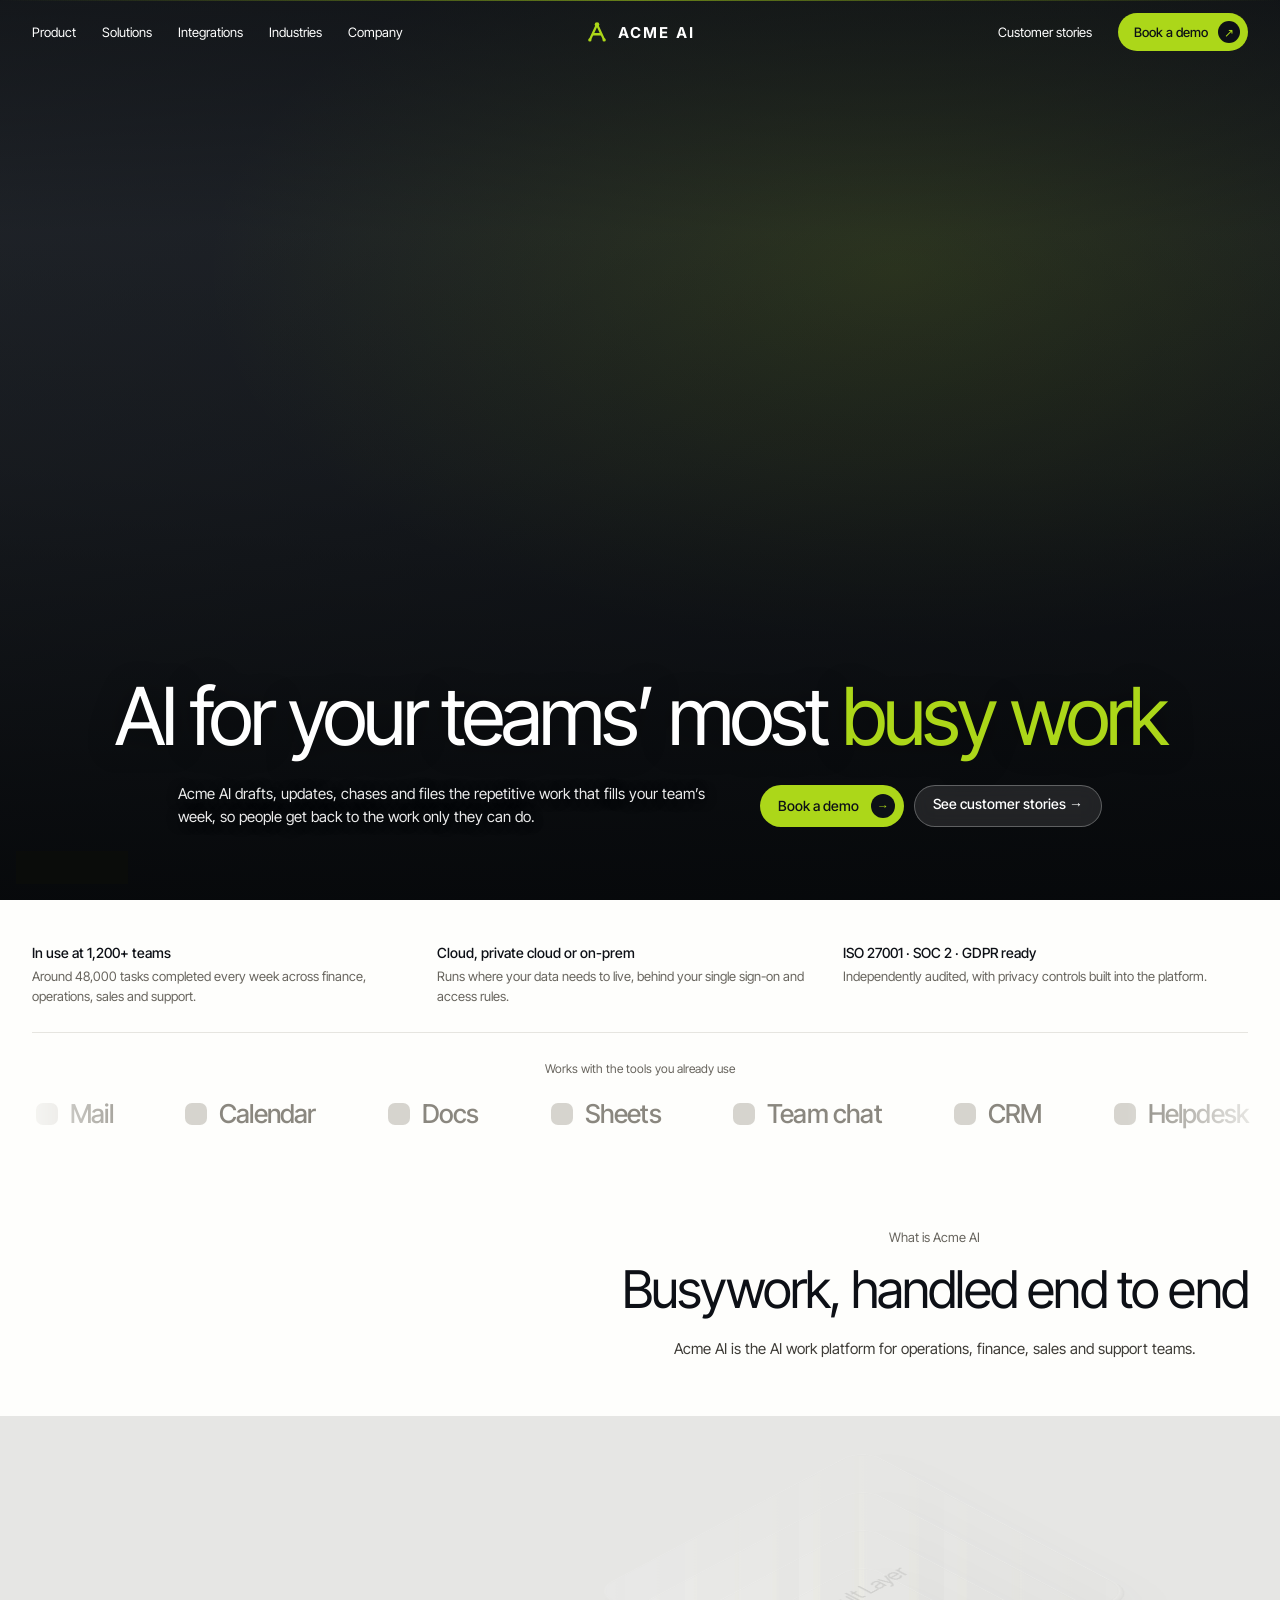
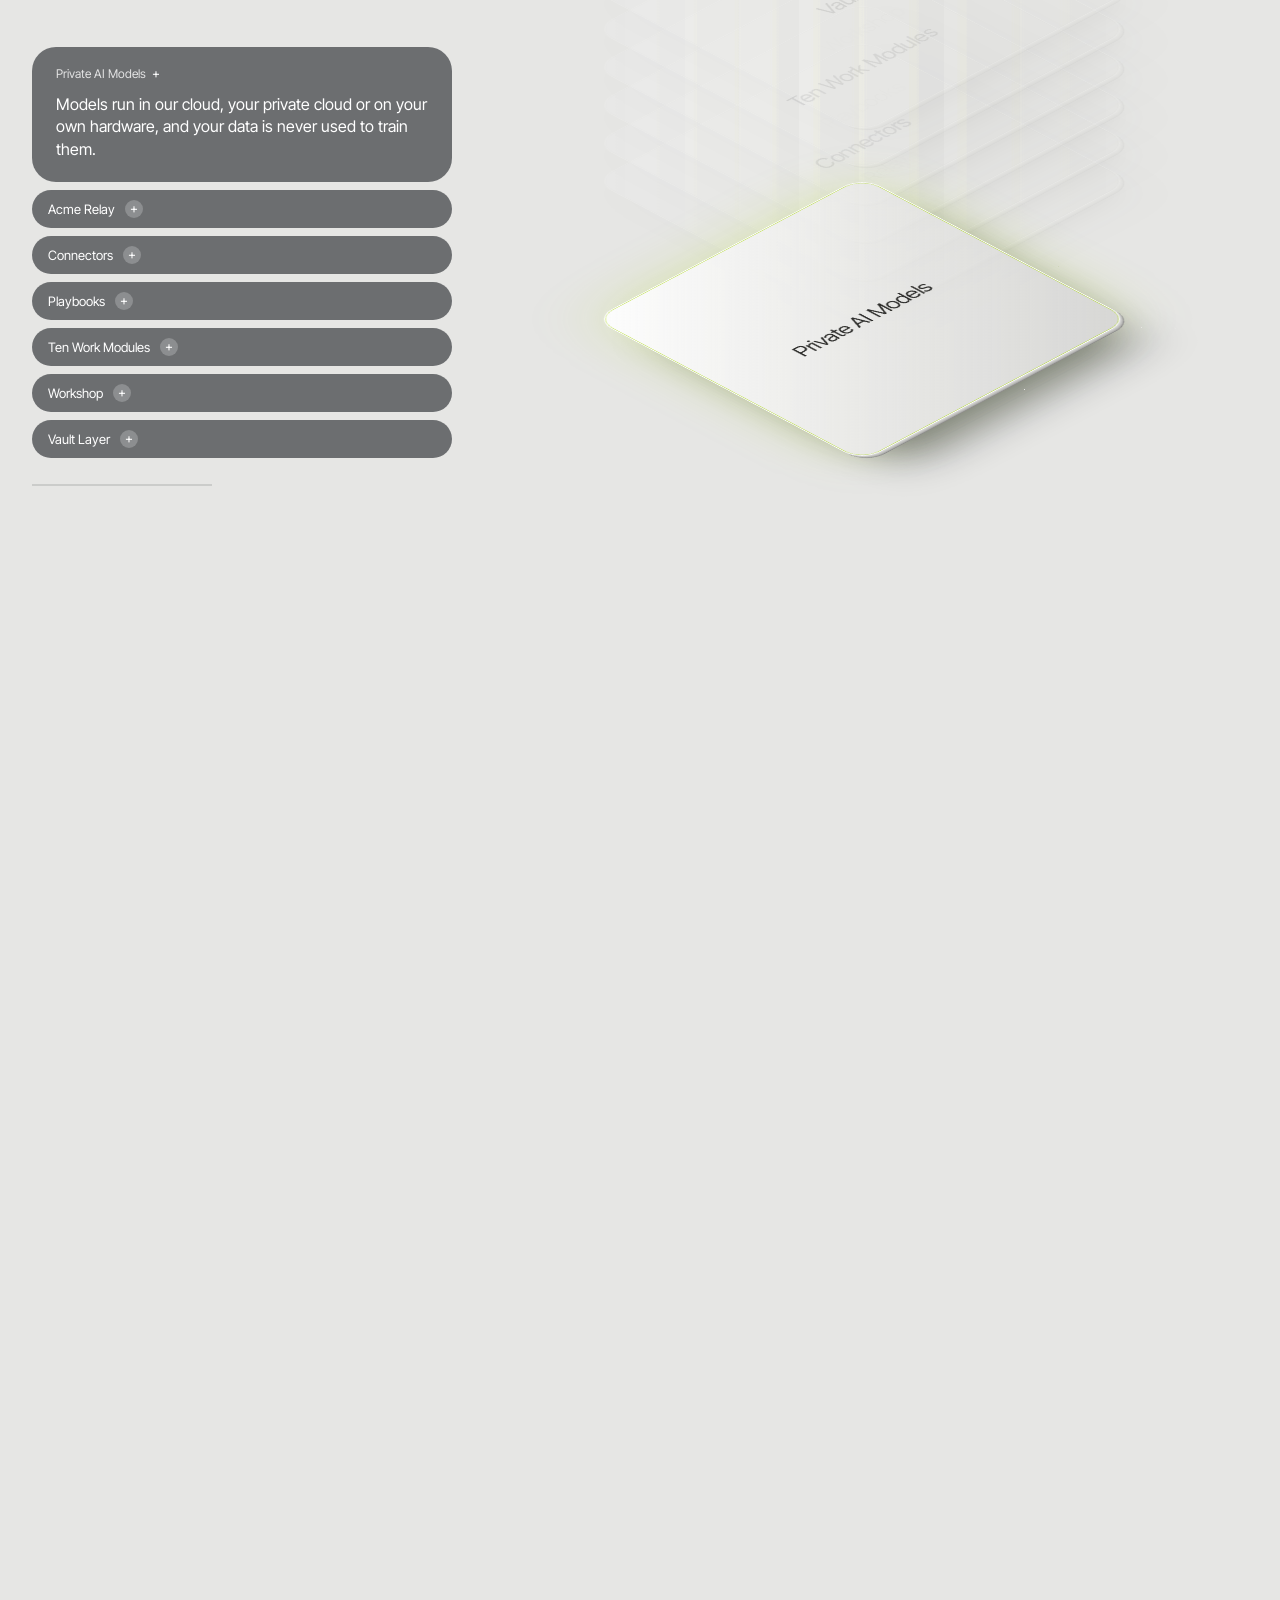
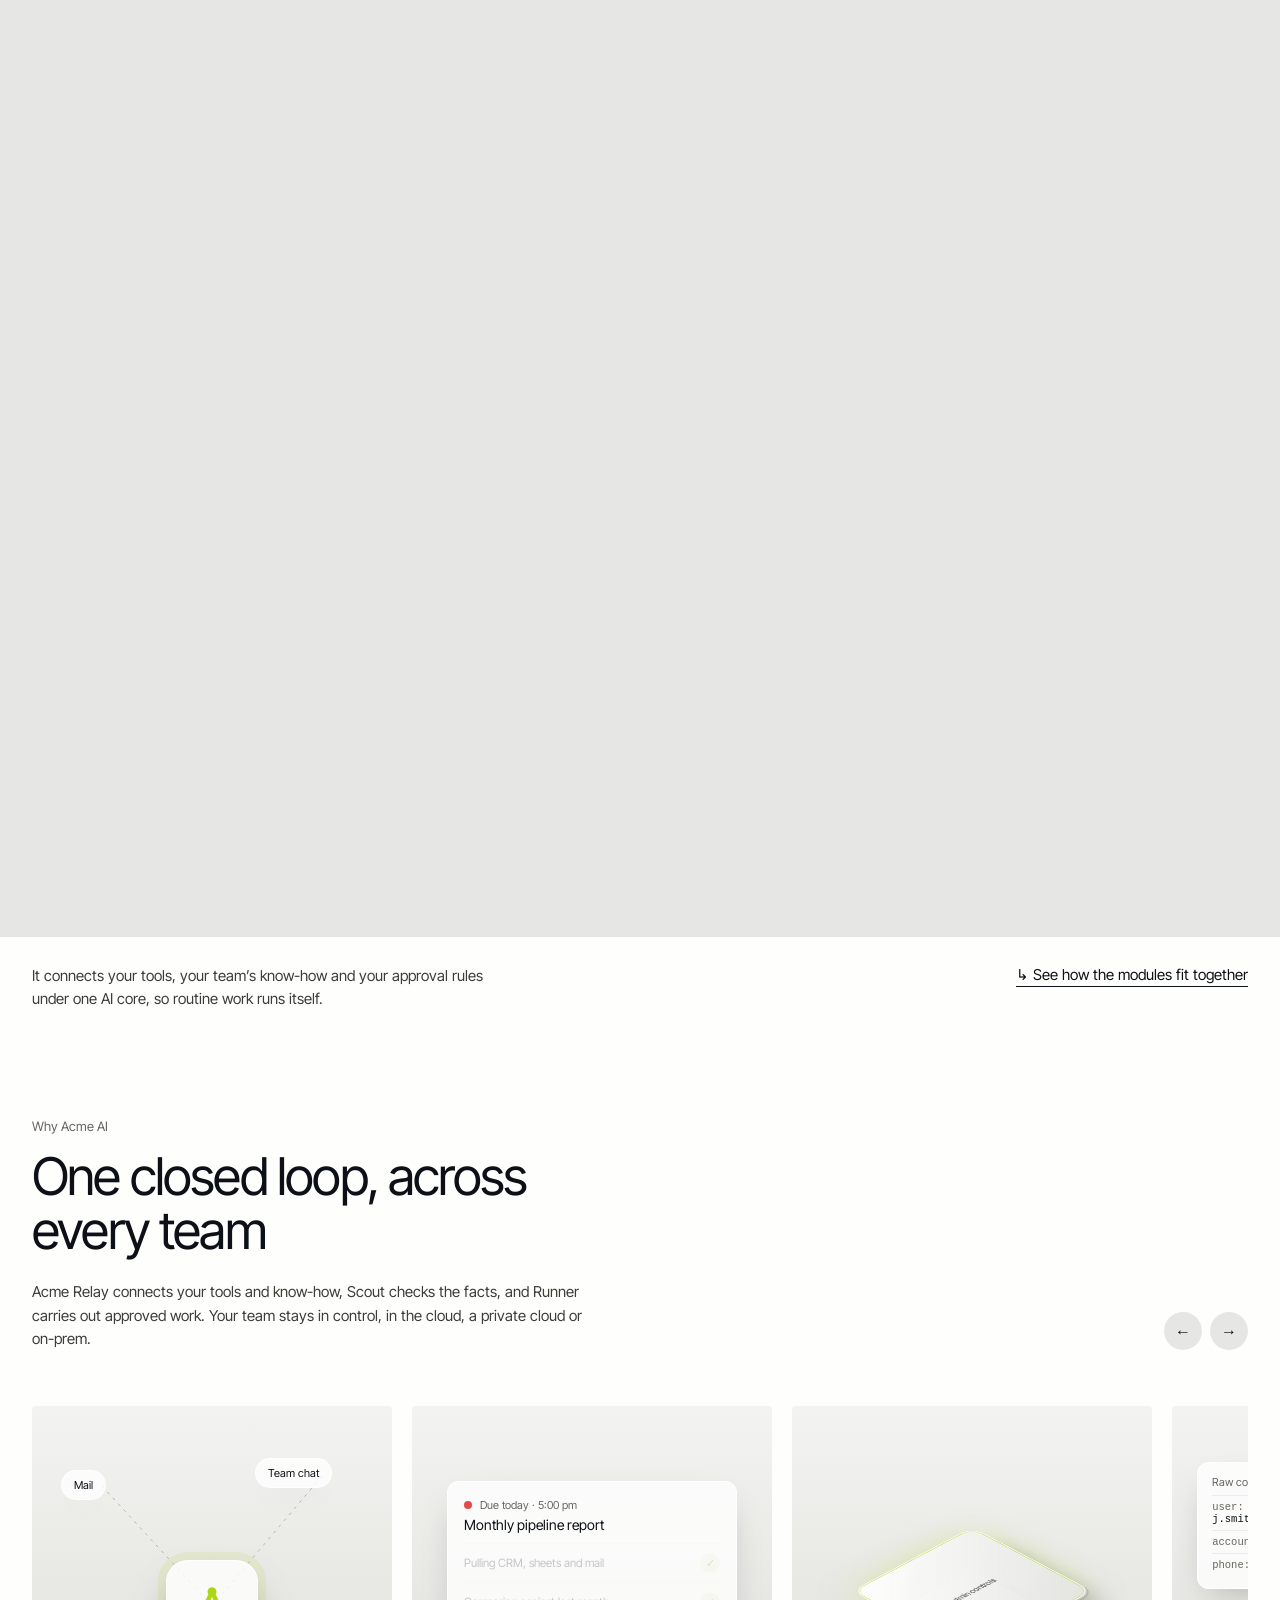
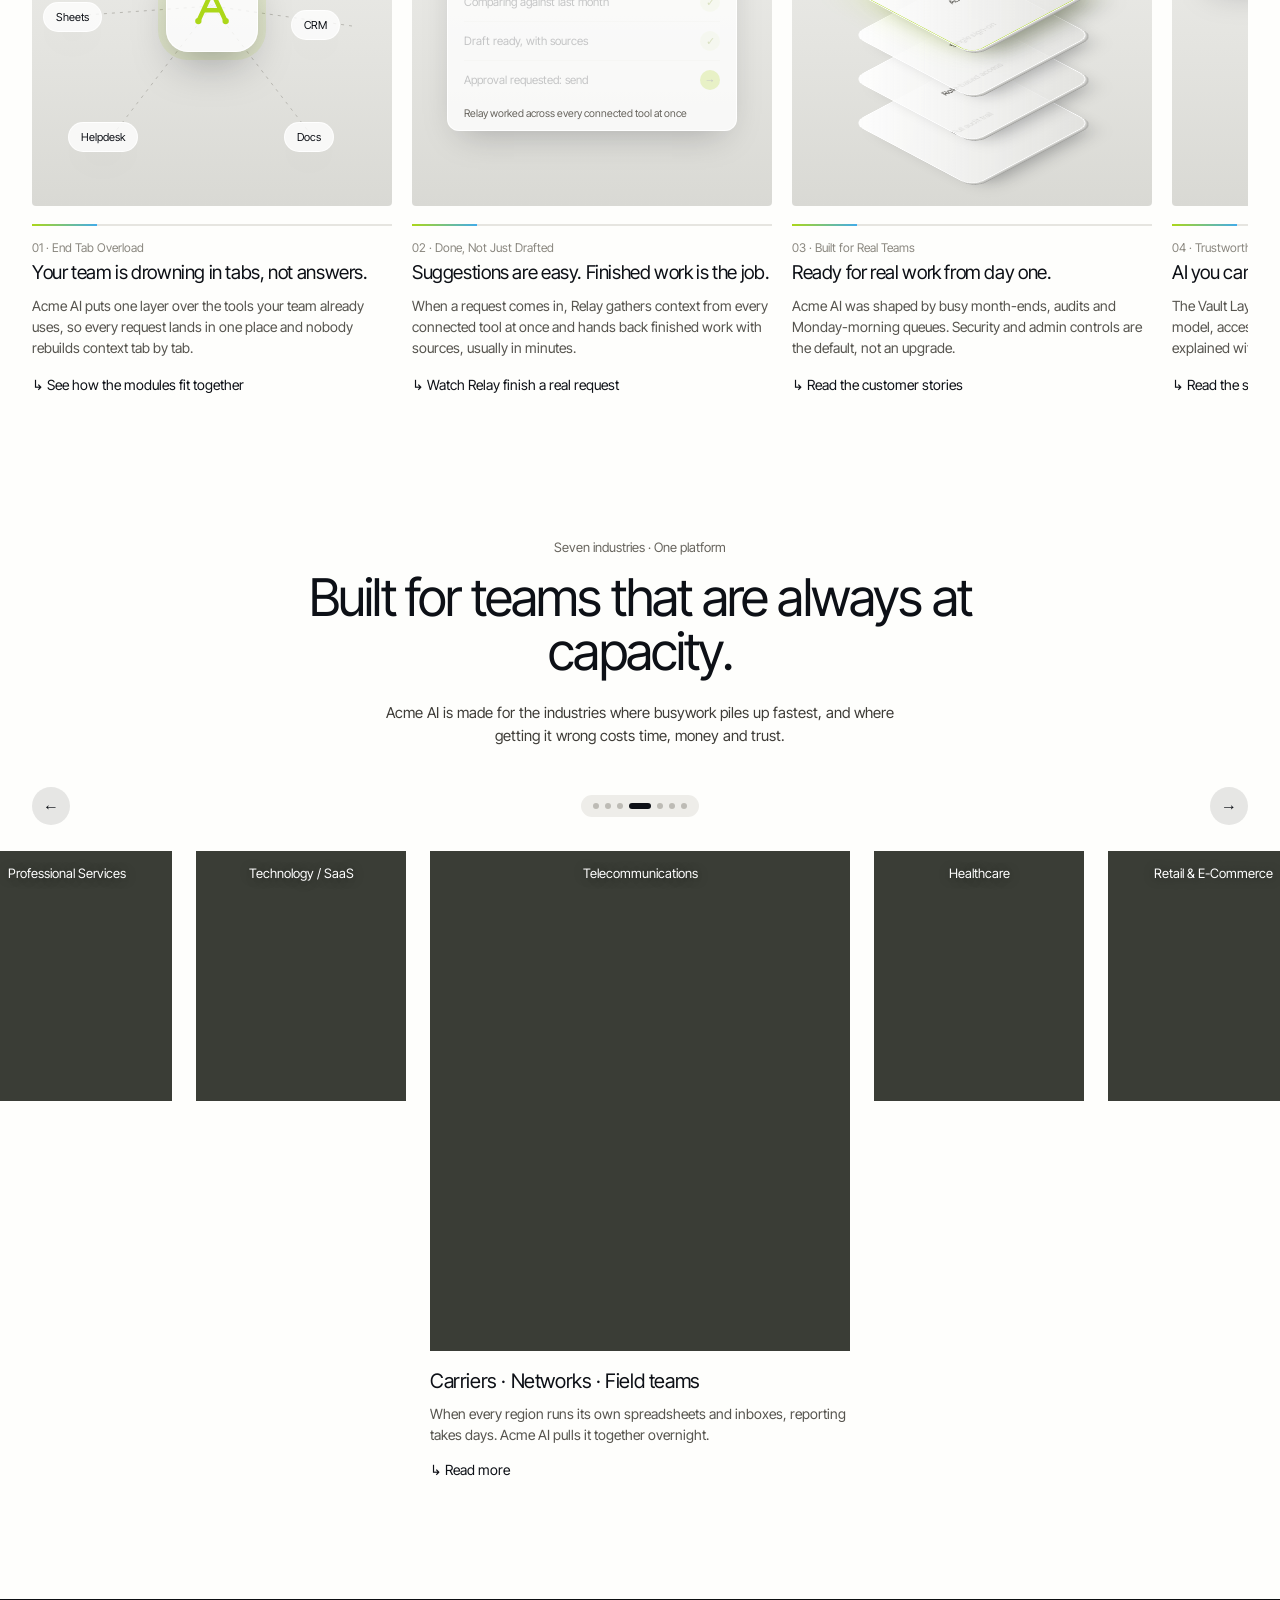
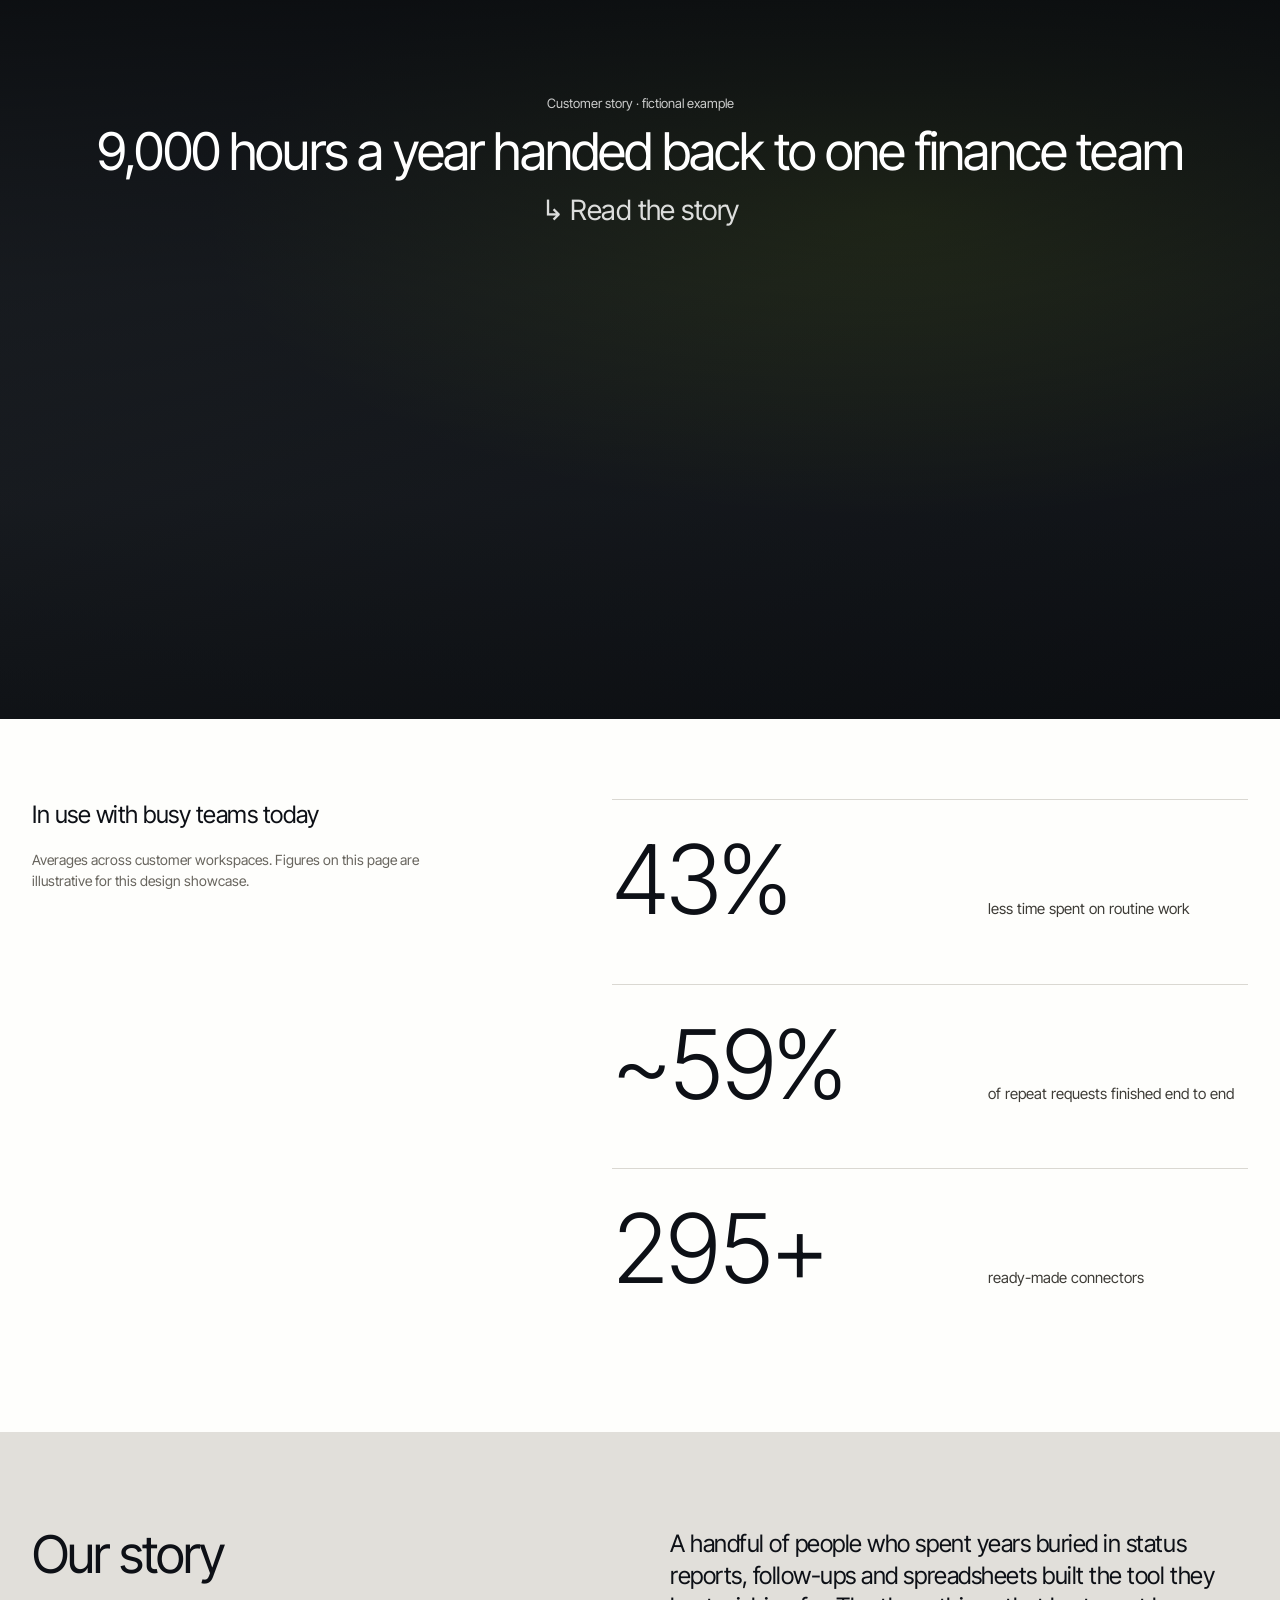
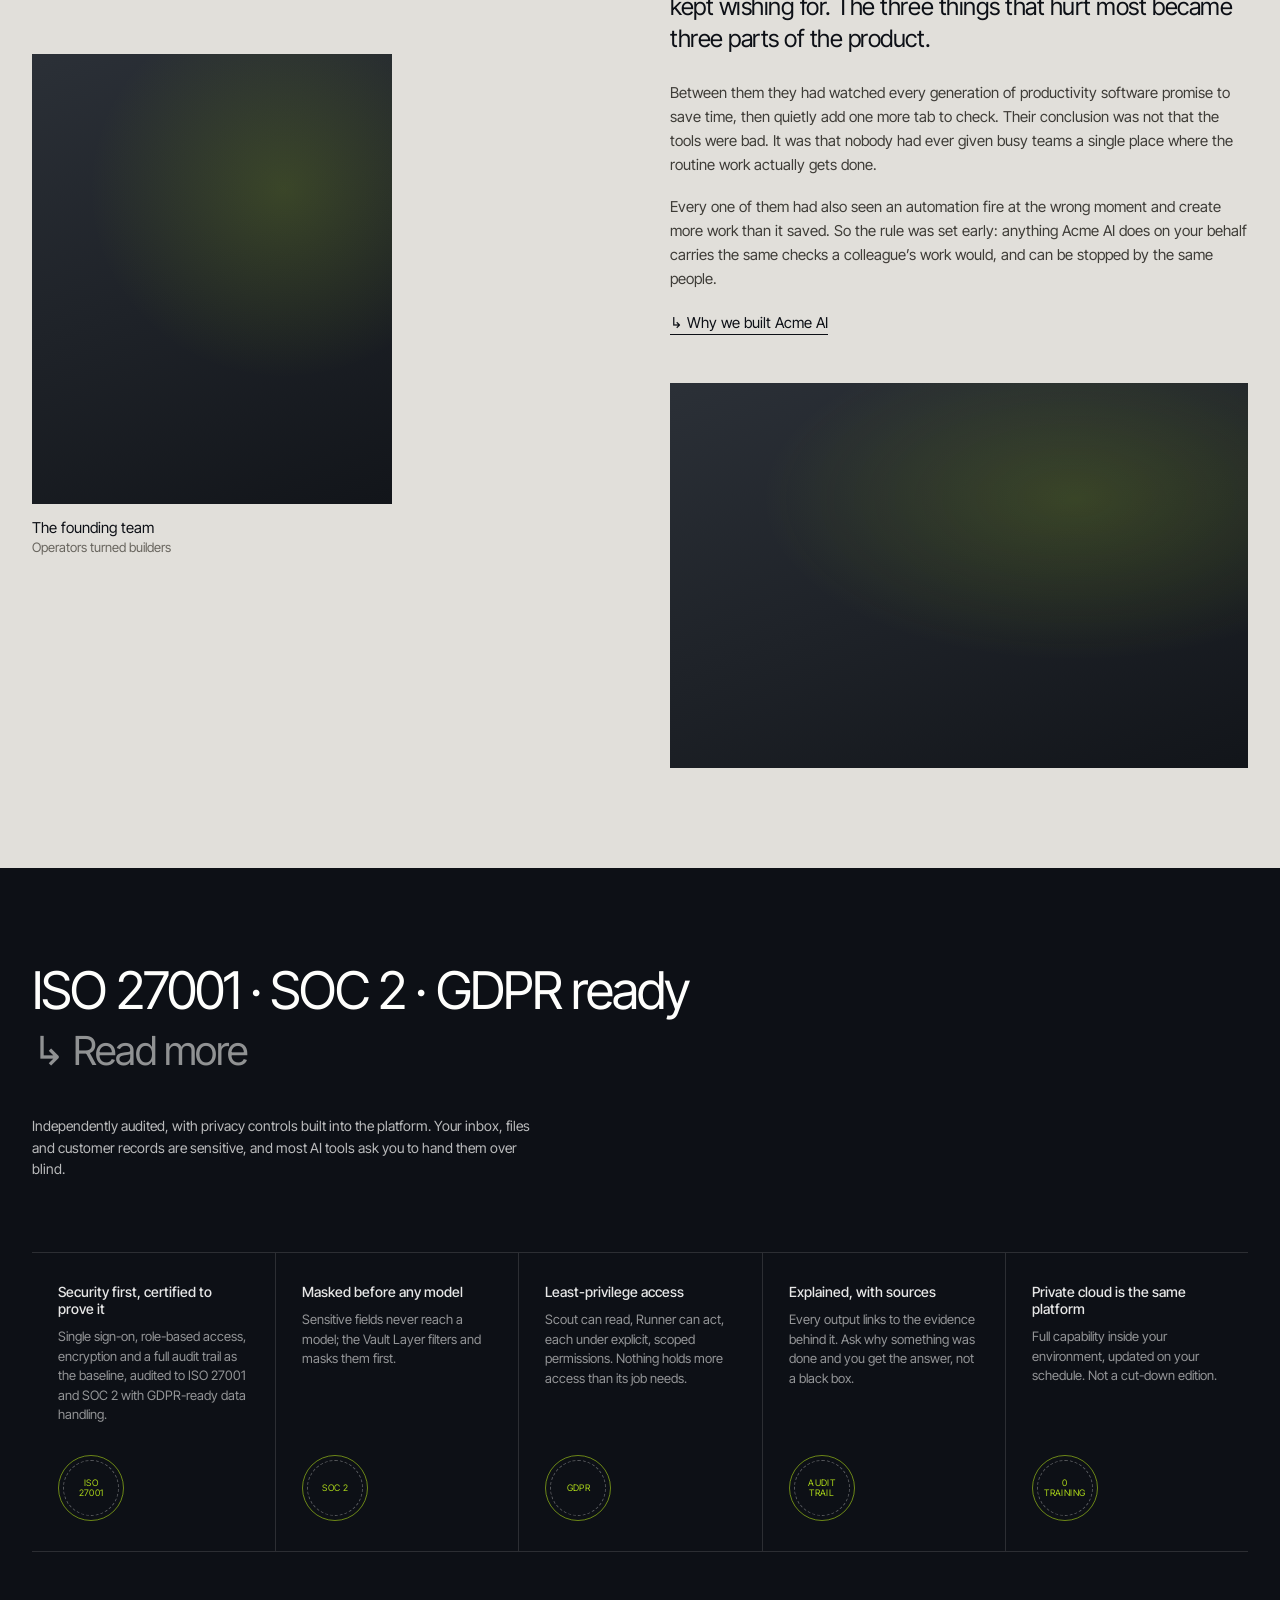
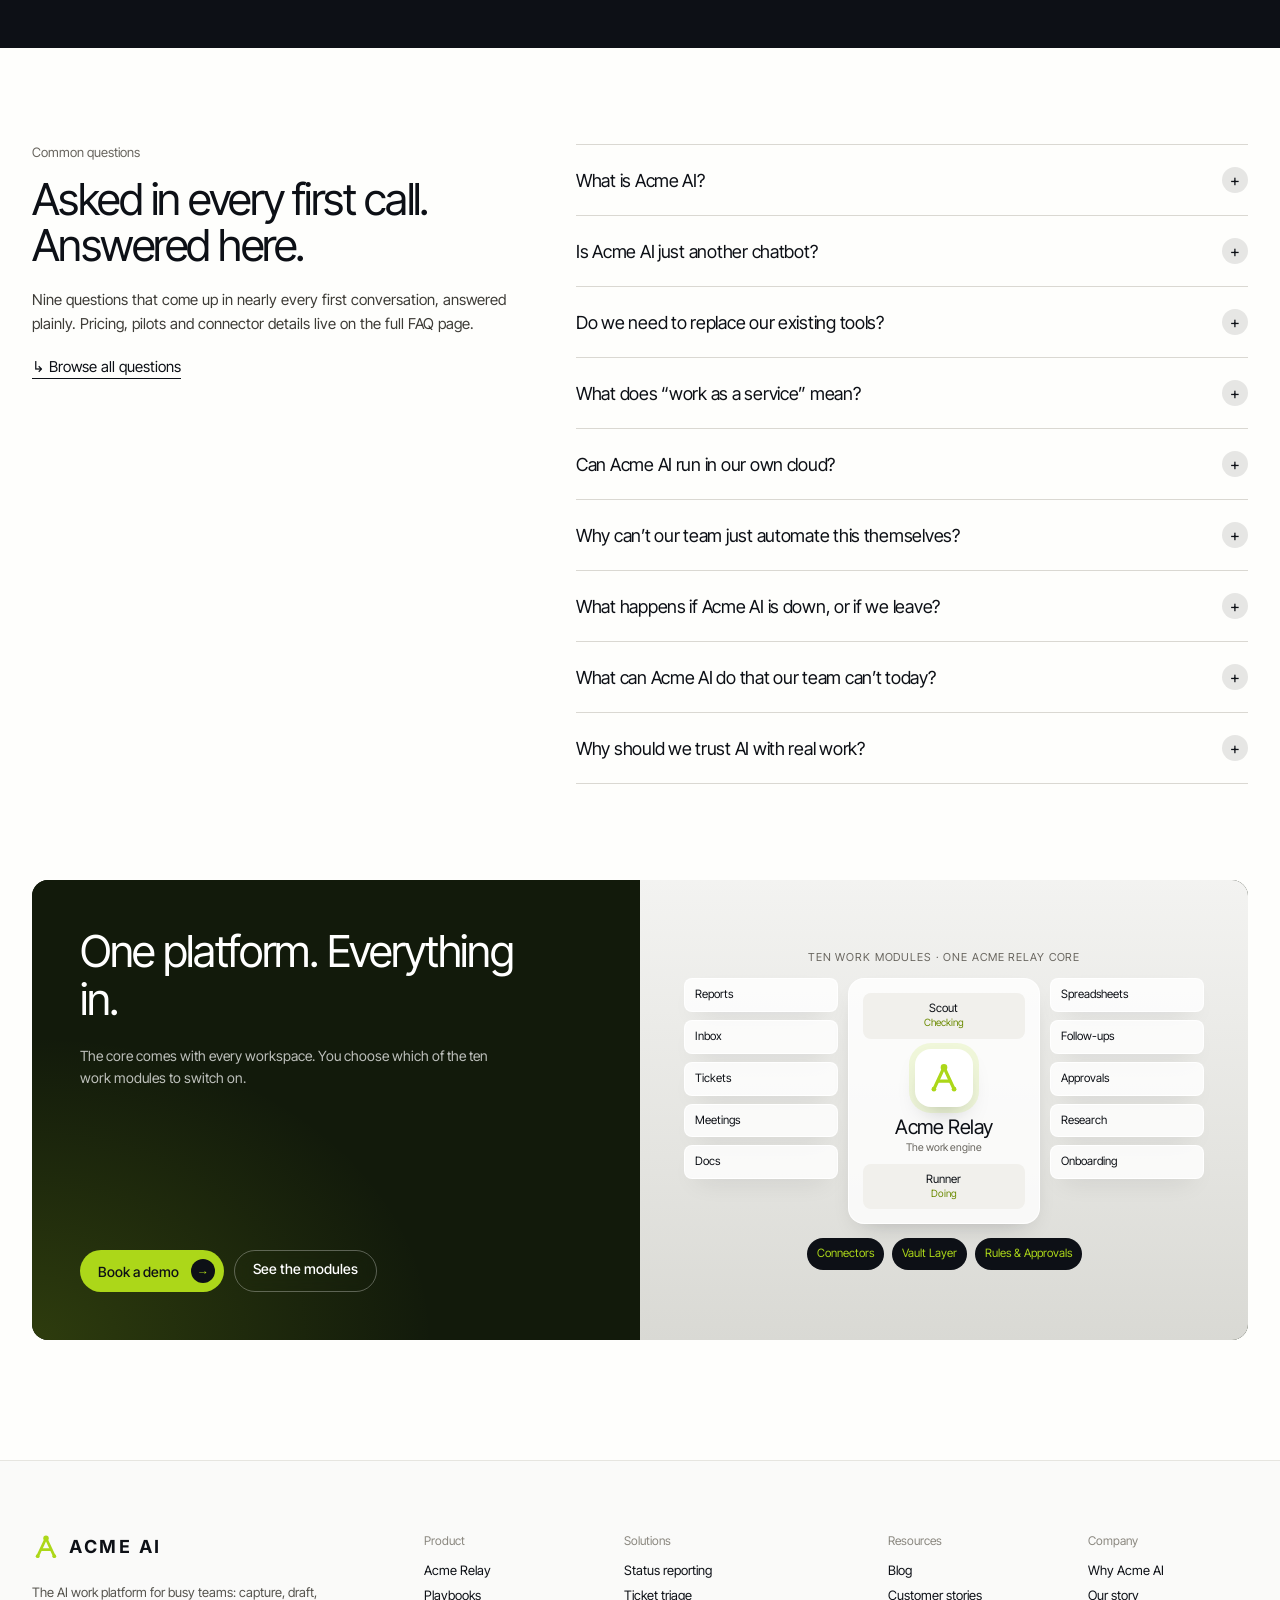
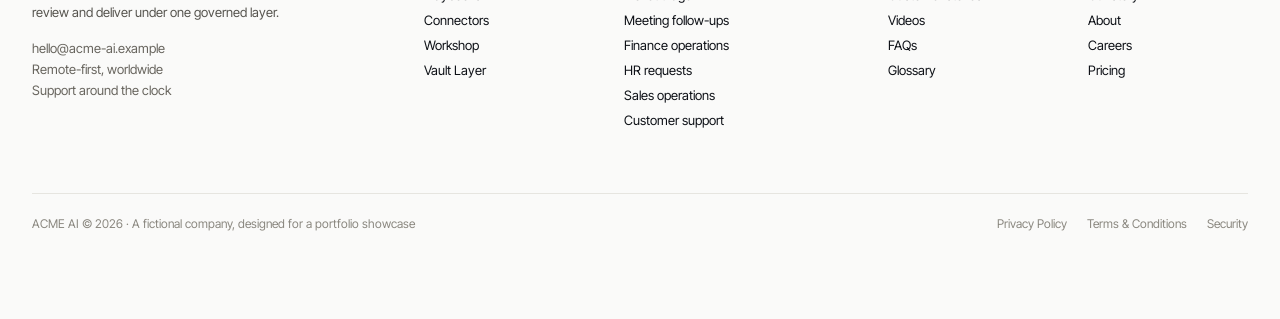
==== commit c4261713: "Add live interactive viewer, portfolio links and live-site README header Co-Authored-By: Claude Opus" ====
--- a/designs/cinematic-light/index.html
+++ b/designs/cinematic-light/index.html
@@ -927,6 +927,7 @@
 </div>
 </div>
 <a class="sc-back" href="../../" aria-label="Back to the showcase"><span aria-hidden="true">&#8592;</span> Showcase</a>
+<script>/* Hide the back badge when this page is embedded as a live preview */ if (window.self !== window.top) document.querySelector(".sc-back").style.display = "none";</script>
 
 <script>
 /* ===== ACME AI · Cinematic Light homepage · page script ===== */
